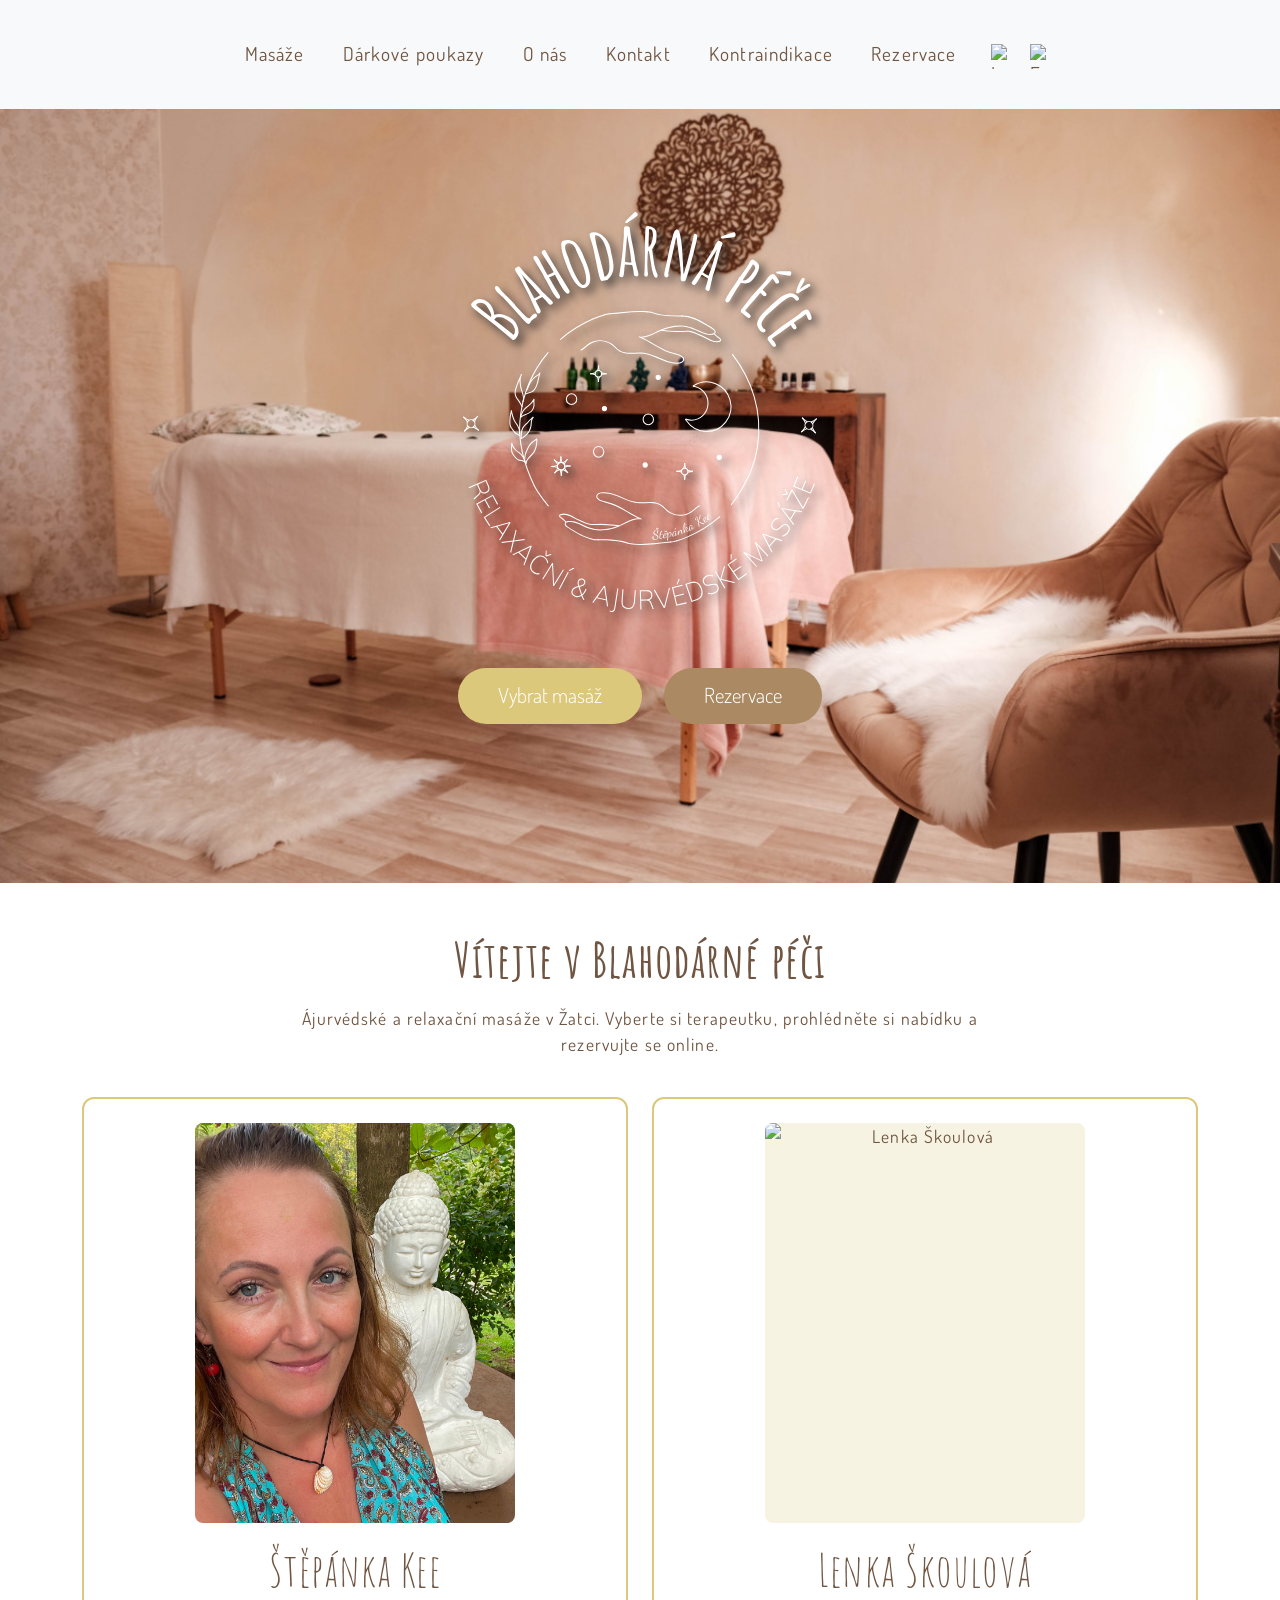
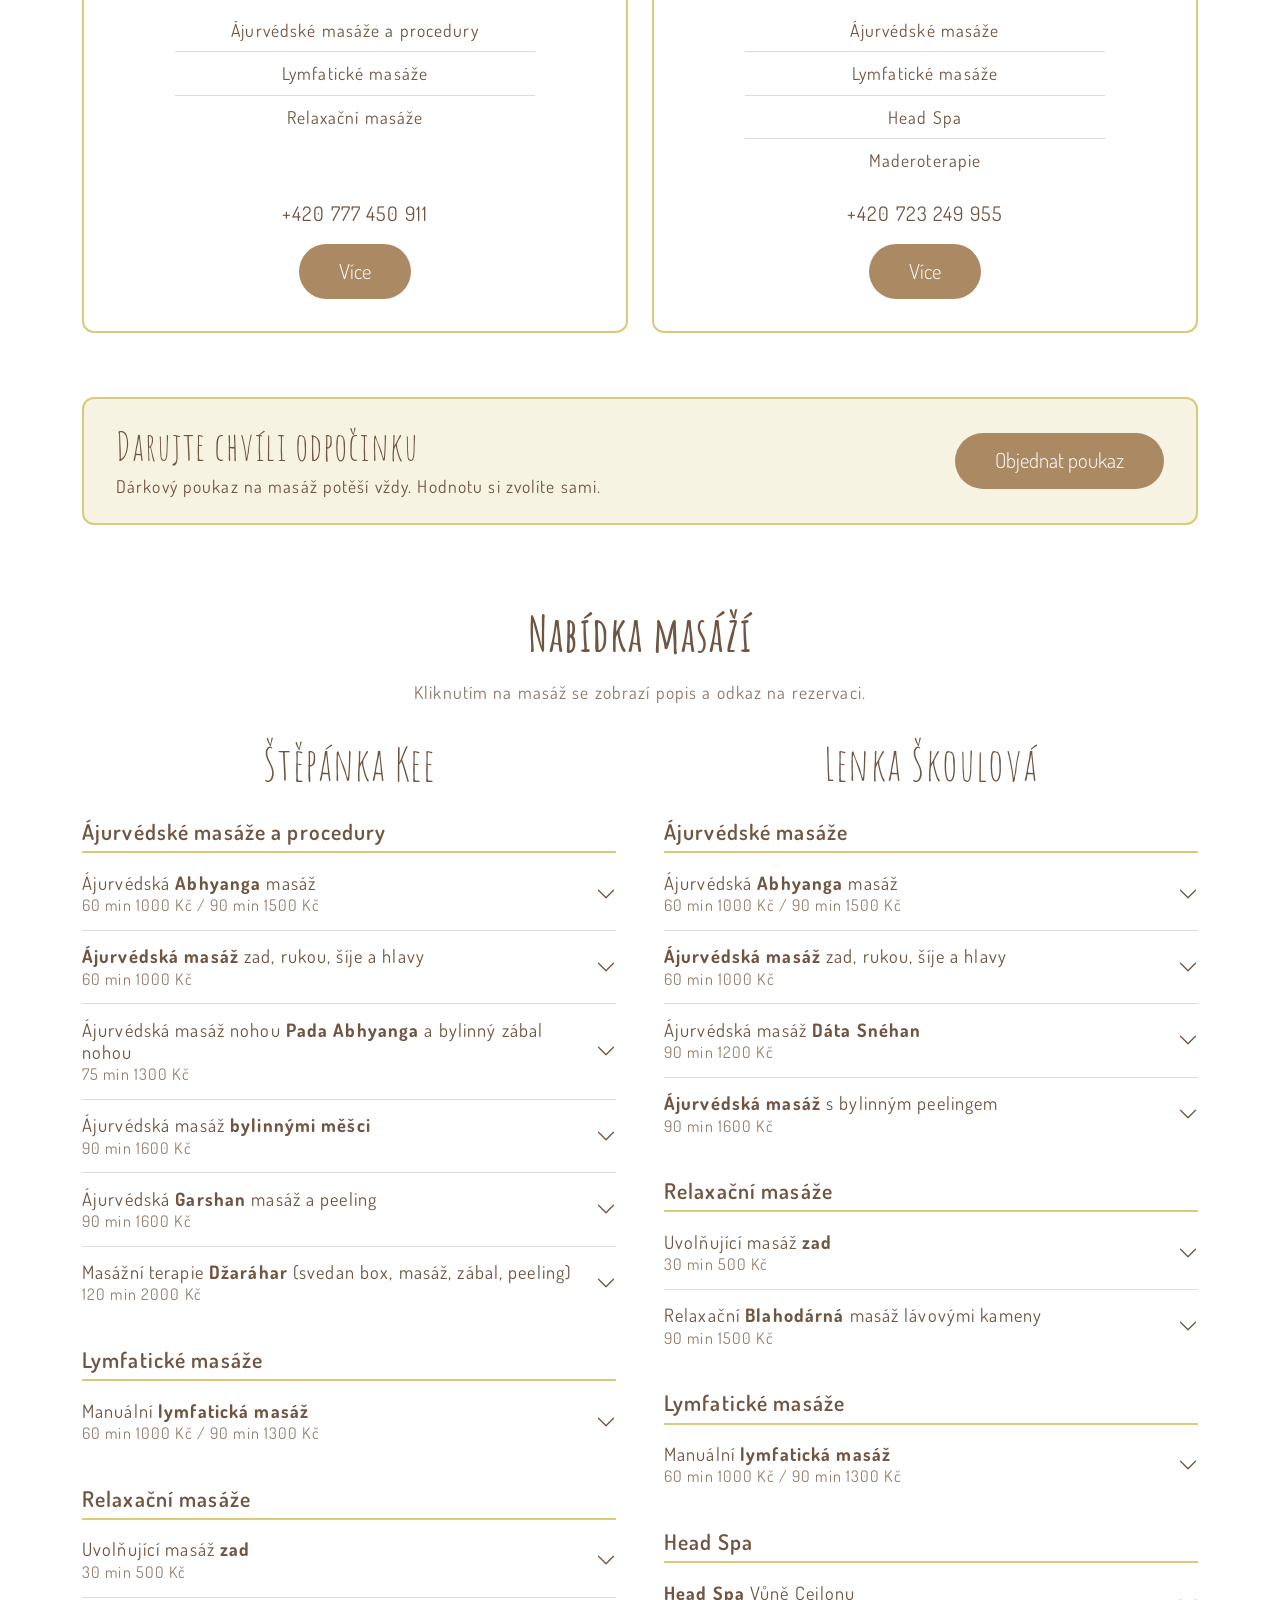
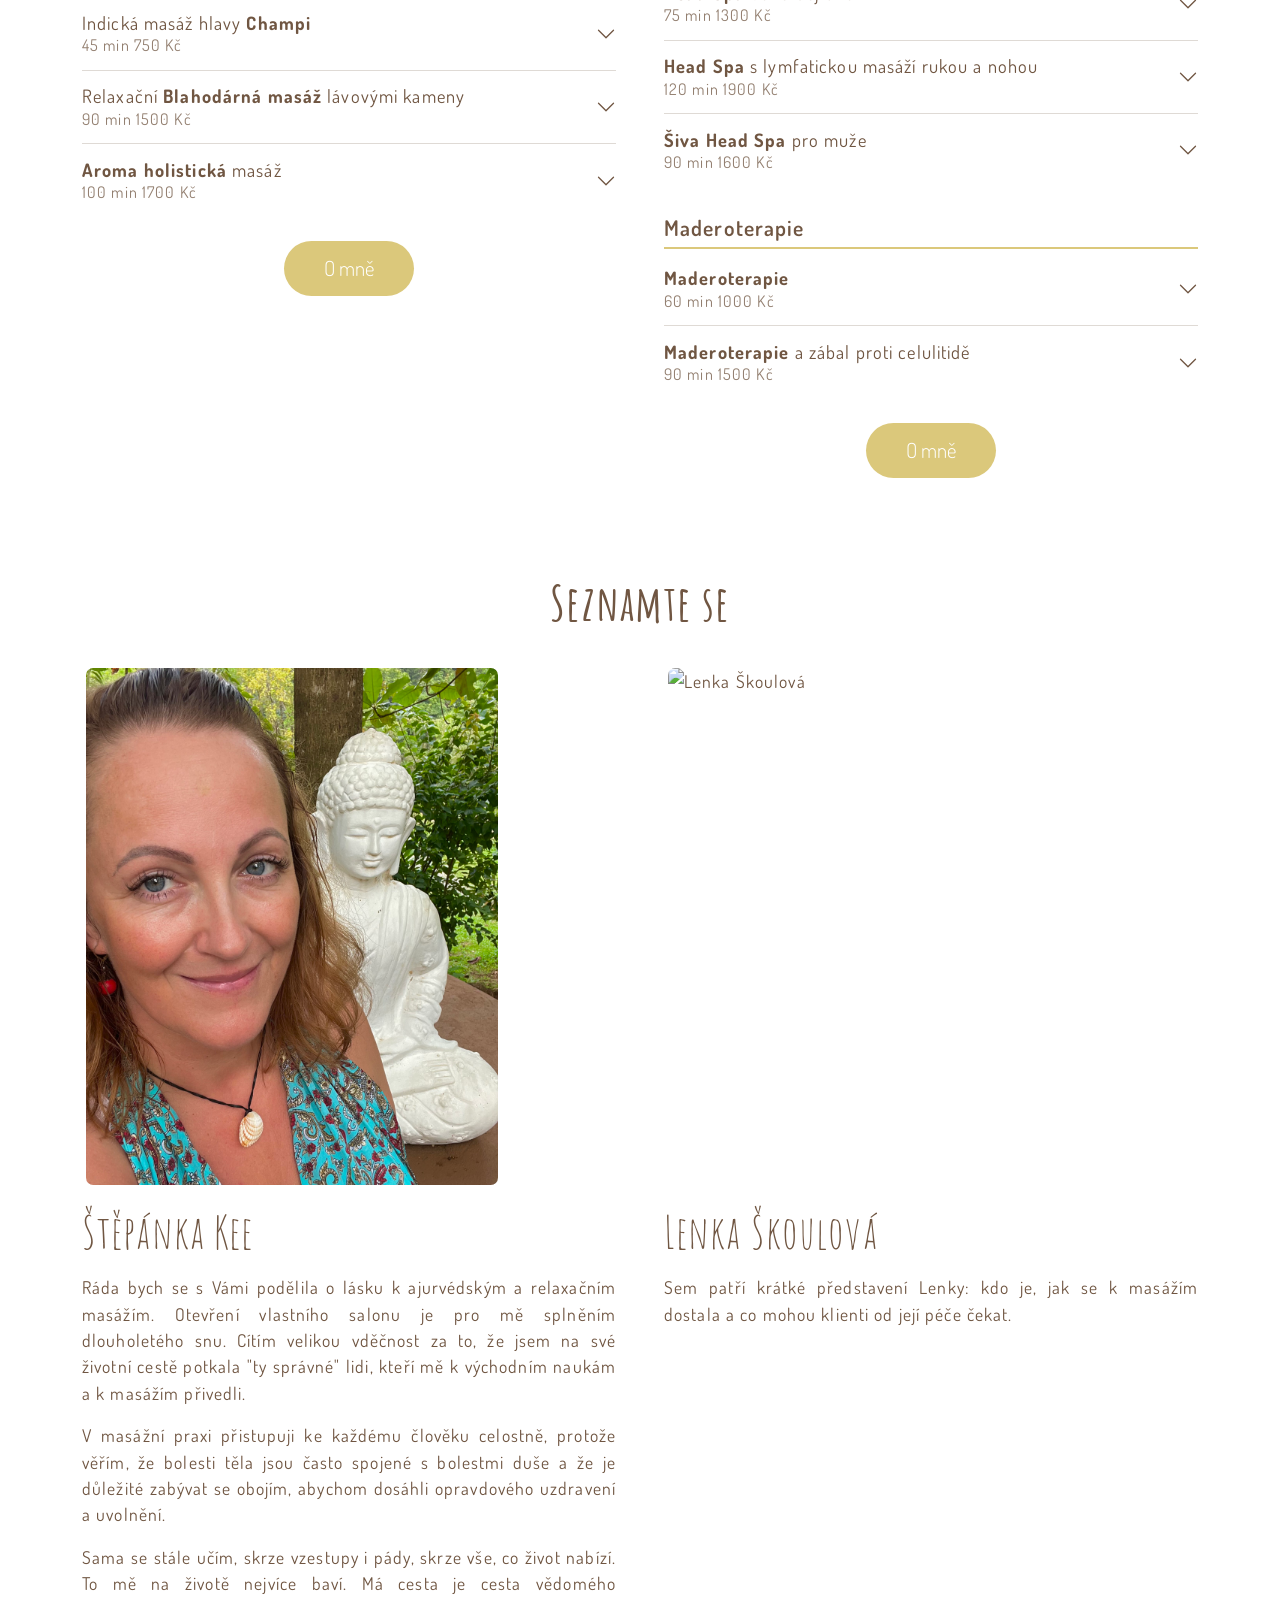
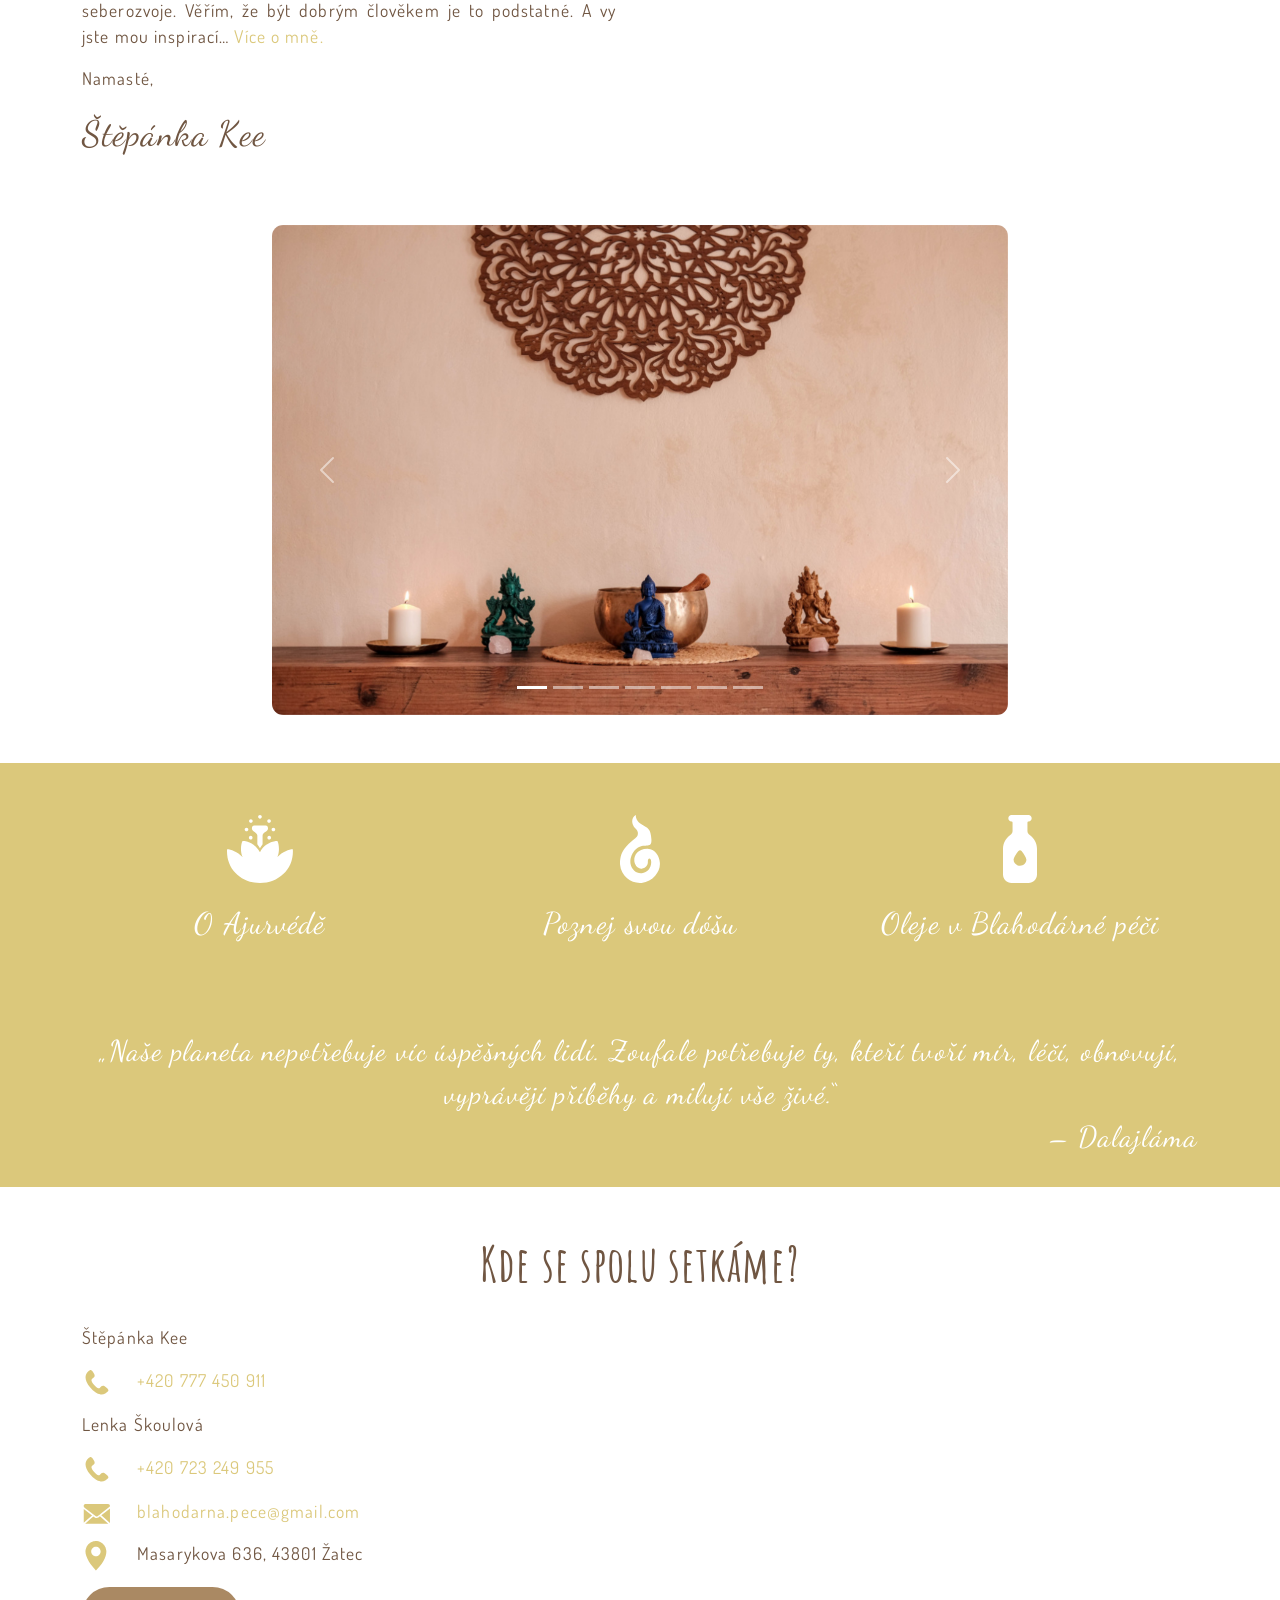
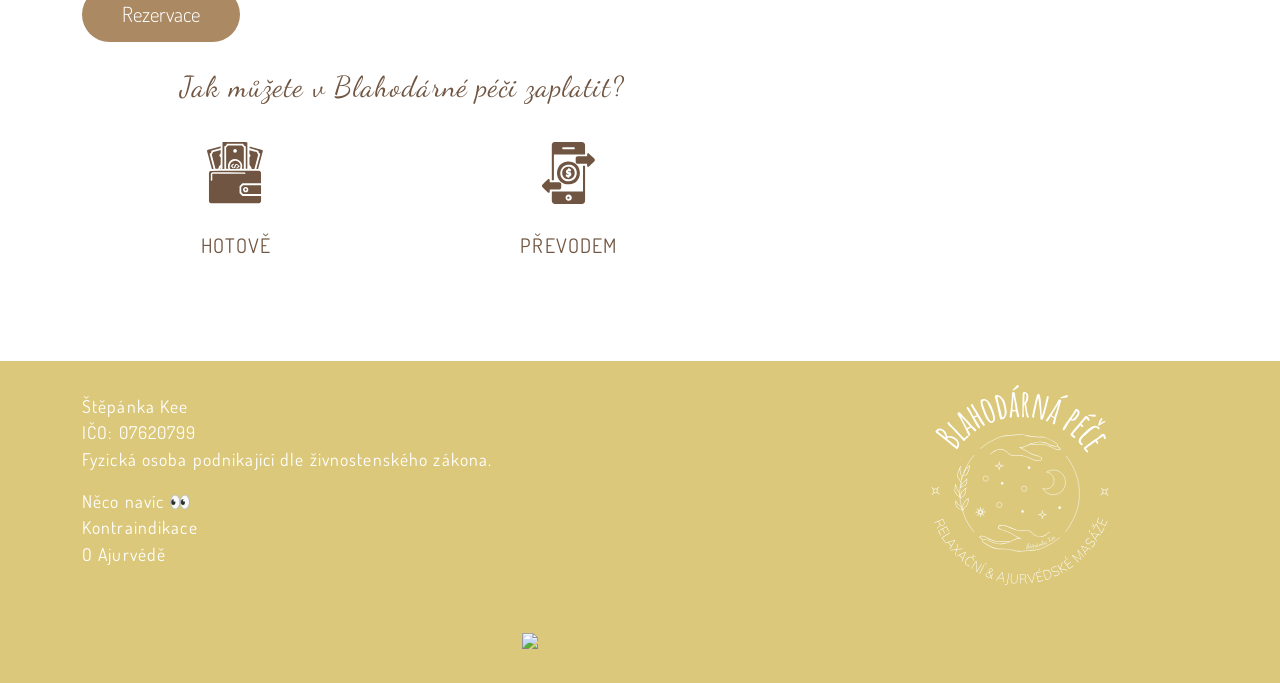
==== blahodarna-pece/index.html @ d21c4041 "stepanka" ====
<!DOCTYPE html>
<html lang="cs">

<head>
    <meta charset="UTF-8">
    <meta http-equiv="X-UA-Compatible" content="IE=edge">
    <meta name="viewport" content="width=device-width, initial-scale=1.0">

    <link href="css/bootstrap.css" rel="stylesheet" />
    <link href="css/styles.css" rel="stylesheet" />
    <!-- NOVÉ: doplňkové styly pro přestavěnou úvodní stránku -->
    <link href="css/prodej.css" rel="stylesheet" />
    <meta name="author" content="Ondřej Kubánek">
    <meta name="format-detection" content="telephone=no">

    <title>Blahodárná péče | Ájurvédské a relaxační masáže Žatec</title>
    <meta name="description"
        content="Ájurvédské, lymfatické a relaxační masáže, Head Spa a maderoterapie v Žatci. Vyberte si terapeutku, prohlédněte nabídku a rezervujte online.">
    <meta name="keywords"
        content="masáže žatec, blahodárná péče, štěpánka kee, lenka škoulová, ajurvédské masáže, bylinné měšce, head spa, maderoterapie, lymfatická masáž, dárkové poukazy na masáž">
    <meta name="robots" content="index, follow">

    <meta property="og:url" content="https://www.blahodarnapece.cz/">
    <meta property="og:type" content="website">
    <meta property="og:description"
        content="Ájurvédské, lymfatické a relaxační masáže, Head Spa a maderoterapie v Žatci. Rezervace online.">
    <meta property="og:image" content="assets/img/bg-header.jpg">

    <link rel="apple-touch-icon" sizes="180x180" href="assets/favicon/apple-touch-icon.png">
    <link rel="manifest" href="assets/favicon/site.webmanifest">
    <link rel="shortcut icon" href="assets/favicon/favicon.ico">

</head>

<body>
    <nav class="navbar bg-light navbar-expand-lg">
        <div class="container">
            <button class="navbar-toggler collapsed d-flex d-lg-none flex-column justify-content-around m-nav-btn"
                type="button" data-bs-toggle="collapse" data-bs-target="#navbarNav" aria-controls="navbarNav"
                aria-expanded="false" aria-label="Toggle navigation">
                <span class="toggler-icon top-bar"></span>
                <span class="toggler-icon middle-bar"></span>
                <span class="toggler-icon bottom-bar"></span>
            </button>
            <div class="collapse navbar-collapse justify-content-center text-center" id="navbarNav">

                <ul class="navbar-nav m-nav">
                    <li class="nav-item">
                        <a class="nav-link " href="./#masaze">Masáže</a>
                    </li>
                    <li class="nav-item">
                        <a class="nav-link " href="./poukazy">Dárkové poukazy</a>
                    </li>
                    <li class="nav-item">
                        <a class="nav-link" href="./#o-nas">O nás</a>
                    </li>
                    <li class="nav-item">
                        <a class="nav-link " href="./#kontakt">Kontakt</a>
                    </li>
                    <li>
                        <a class="nav-link " href="./kontraindikace">Kontraindikace</a>
                    </li>
                    <li class="nav-item">
                        <a class="nav-link " target="_blank" rel="noopener" href="https://booking.reservanto.cz/Modal/?id=20047">Rezervace</a>
                    </li>
                    <li class="nav-item social-nav position-relative">
                        <a class="nav-link social-nav-item" target="_blank"
                            href="https://www.instagram.com/blahodarna_pece_stepanka_kee/">
                            <img class="icon" src="./assets/icons/instagram.svg" alt="Instagram" height="25px">
                        </a>
                        <a class="nav-link social-nav-item" target="_blank"
                            href="https://www.facebook.com/profile.php?id=100088248204150">
                            <img class="icon" src="./assets/icons/facebook.svg" alt="Facebook" height="25px">
                        </a>
                    </li>

                </ul>
            </div>

        </div>
    </nav>


    <!-- ============ HLAVIČKA ============ -->
    <section class="content-large header w-100 d-flex align-items-center">
        <div class="container">
            <div class="row">
                <div class="col-lg-12 text-center text-header">
                    <div class="col-lg-12">
                        <img class="img-header" src="./assets/logos/Logo_trans_bile.svg" alt="Logo Blahodárné péče">
                    </div>
                    <div class="col-lg-12 py-5">
                        <a class="btn btn-secondary m-2" href="#masaze">Vybrat masáž</a>
                        <a class="btn btn-primary m-2" target="_blank" rel="noopener" href="https://booking.reservanto.cz/Modal/?id=20047">Rezervace</a>
                    </div>
                </div>
            </div>
        </div>
    </section>


    <!-- ============ 1) KDO SE VÁM VĚNUJE (karty terapeutek) ============ -->
    <section class="therapists py-5" id="terapeutky">
        <div class="container">
            <div class="row justify-content-center">
                <div class="col-lg-8 text-center pb-4">
                    <h1>Vítejte v Blahodárné péči</h1>
                    <p class="pt-2">Ájurvédské a relaxační masáže v Žatci. Vyberte si terapeutku, prohlédněte si
                        nabídku a rezervujte se online.</p>
                </div>
            </div>
            <div class="row g-4">

                <!-- Štěpánka -->
                <div class="col-lg-6">
                    <article class="therapist-card">
                        <img class="therapist-photo" src="./assets/img/stepanka_2.jpg" alt="Štěpánka Kee">
                        <h2 class="therapist-name">Štěpánka Kee</h2>
                        <ul class="therapist-services">
                            <li>Ájurvédské masáže a procedury</li>
                            <li>Lymfatické masáže</li>
                            <li>Relaxační masáže</li>
                        </ul>
                        <p class="therapist-tel"><a href="tel:+420777450911">+420 777 450 911</a></p>
                        <a class="btn btn-primary" href="#nabidka-stepanka">Více</a>
                    </article>
                </div>

                <!-- Lenka -->
                <div class="col-lg-6">
                    <article class="therapist-card">
                        <!-- DOPLNIT: fotku Lenky nahrát jako assets/img/lenka.jpg -->
                        <img class="therapist-photo" src="./assets/img/lenka.jpg" alt="Lenka Škoulová">
                        <h2 class="therapist-name">Lenka Škoulová</h2>
                        <ul class="therapist-services">
                            <li>Ájurvédské masáže</li>
                            <li>Lymfatické masáže</li>
                            <li>Head Spa</li>
                            <li>Maderoterapie</li>
                        </ul>
                        <p class="therapist-tel"><a href="tel:+420723249955">+420 723 249 955</a></p>
                        <a class="btn btn-primary" href="#nabidka-lenka">Více</a>
                    </article>
                </div>

            </div>
        </div>
    </section>


    <!-- ============ 2) DÁRKOVÝ POUKAZ ============ -->
    <section class="voucher-wrap">
        <div class="container">
            <div class="voucher">
                <div class="voucher-text">
                    <h2>Darujte chvíli odpočinku</h2>
                    <p>Dárkový poukaz na masáž potěší vždy. Hodnotu si zvolíte sami.</p>
                </div>
                <a class="btn btn-primary" href="./poukazy">Objednat poukaz</a>
            </div>
        </div>
    </section>


    <!-- ============ 3) NABÍDKA VŠECH MASÁŽÍ ============ -->
    <section class="massages-offer py-5" id="masaze">
        <div class="container">
            <h1 class="text-center pb-2">Nabídka masáží</h1>
            <p class="text-center offer-hint">Kliknutím na masáž se zobrazí popis a odkaz na rezervaci.</p>
            <div class="row g-5 pt-3">

                <!-- Štěpánka -->
                <div class="col-lg-6 offer-col" id="nabidka-stepanka">
                    <h2 class="offer-name">Štěpánka Kee</h2>
                    <h3 class="offer-group">Ájurvédské masáže a procedury</h3>
<div class="accordion accordion-flush massage-list" id="acc-s-0">
  <div class="accordion-item">
    <h4 class="accordion-header" id="h-s-1">
      <button class="accordion-button collapsed" type="button" data-bs-toggle="collapse"
        data-bs-target="#c-s-1" aria-expanded="false" aria-controls="c-s-1">
        <span class="massage-head">
          <span class="massage-title">Ájurvédská <b>Abhyanga</b> masáž</span>
          <span class="massage-price">60 min 1000 Kč / 90 min 1500 Kč</span>
        </span>
      </button>
    </h4>
    <div id="c-s-1" class="accordion-collapse collapse" aria-labelledby="h-s-1" data-bs-parent="#acc-s-0">
      <div class="accordion-body">
        <p>Klasická ájurvédská masáž celého těla teplým olejem. Pomalé, plynulé tahy tělo prohřejí a hluboce uvolní.</p>
        <a class="btn btn-primary btn-sm" target="_blank" rel="noopener" href="https://booking.reservanto.cz/Modal/?id=20047">Rezervovat</a>
      </div>
    </div>
  </div>
  <div class="accordion-item">
    <h4 class="accordion-header" id="h-s-2">
      <button class="accordion-button collapsed" type="button" data-bs-toggle="collapse"
        data-bs-target="#c-s-2" aria-expanded="false" aria-controls="c-s-2">
        <span class="massage-head">
          <span class="massage-title"><b>Ájurvédská masáž</b> zad, rukou, šíje a hlavy</span>
          <span class="massage-price">60 min 1000 Kč</span>
        </span>
      </button>
    </h4>
    <div id="c-s-2" class="accordion-collapse collapse" aria-labelledby="h-s-2" data-bs-parent="#acc-s-0">
      <div class="accordion-body">
        <p>Masáž teplým olejem zaměřená na horní polovinu těla: záda, ruce, šíji a hlavu.</p>
        <a class="btn btn-primary btn-sm" target="_blank" rel="noopener" href="https://booking.reservanto.cz/Modal/?id=20047">Rezervovat</a>
      </div>
    </div>
  </div>
  <div class="accordion-item">
    <h4 class="accordion-header" id="h-s-3">
      <button class="accordion-button collapsed" type="button" data-bs-toggle="collapse"
        data-bs-target="#c-s-3" aria-expanded="false" aria-controls="c-s-3">
        <span class="massage-head">
          <span class="massage-title">Ájurvédská masáž nohou <b>Pada Abhyanga</b> a bylinný zábal nohou</span>
          <span class="massage-price">75 min 1300 Kč</span>
        </span>
      </button>
    </h4>
    <div id="c-s-3" class="accordion-collapse collapse" aria-labelledby="h-s-3" data-bs-parent="#acc-s-0">
      <div class="accordion-body">
        <p>Masáž chodidel a nohou olejem, po ní teplý bylinný zábal. Příjemná chvíle pro unavené nohy.</p>
        <a class="btn btn-primary btn-sm" target="_blank" rel="noopener" href="https://booking.reservanto.cz/Modal/?id=20047">Rezervovat</a>
      </div>
    </div>
  </div>
  <div class="accordion-item">
    <h4 class="accordion-header" id="h-s-4">
      <button class="accordion-button collapsed" type="button" data-bs-toggle="collapse"
        data-bs-target="#c-s-4" aria-expanded="false" aria-controls="c-s-4">
        <span class="massage-head">
          <span class="massage-title">Ájurvédská masáž <b>bylinnými měšci</b></span>
          <span class="massage-price">90 min 1600 Kč</span>
        </span>
      </button>
    </h4>
    <div id="c-s-4" class="accordion-collapse collapse" aria-labelledby="h-s-4" data-bs-parent="#acc-s-0">
      <div class="accordion-body">
        <p>Masáž teplými bylinnými měšci a olejem. Teplo a vůně bylin tělo prohřejí a uvolní.</p>
        <a class="btn btn-primary btn-sm" target="_blank" rel="noopener" href="https://booking.reservanto.cz/Modal/?id=20047">Rezervovat</a>
      </div>
    </div>
  </div>
  <div class="accordion-item">
    <h4 class="accordion-header" id="h-s-5">
      <button class="accordion-button collapsed" type="button" data-bs-toggle="collapse"
        data-bs-target="#c-s-5" aria-expanded="false" aria-controls="c-s-5">
        <span class="massage-head">
          <span class="massage-title">Ájurvédská <b>Garshan</b> masáž a peeling</span>
          <span class="massage-price">90 min 1600 Kč</span>
        </span>
      </button>
    </h4>
    <div id="c-s-5" class="accordion-collapse collapse" aria-labelledby="h-s-5" data-bs-parent="#acc-s-0">
      <div class="accordion-body">
        <p>Energická masáž v rukavicích z hedvábí, po které následuje peeling. Pokožka je prokrvená a hebká.</p>
        <a class="btn btn-primary btn-sm" target="_blank" rel="noopener" href="https://booking.reservanto.cz/Modal/?id=20047">Rezervovat</a>
      </div>
    </div>
  </div>
  <div class="accordion-item">
    <h4 class="accordion-header" id="h-s-6">
      <button class="accordion-button collapsed" type="button" data-bs-toggle="collapse"
        data-bs-target="#c-s-6" aria-expanded="false" aria-controls="c-s-6">
        <span class="massage-head">
          <span class="massage-title">Masážní terapie <b>Džaráhar</b> (svedan box, masáž, zábal, peeling)</span>
          <span class="massage-price">120 min 2000 Kč</span>
        </span>
      </button>
    </h4>
    <div id="c-s-6" class="accordion-collapse collapse" aria-labelledby="h-s-6" data-bs-parent="#acc-s-0">
      <div class="accordion-body">
        <p>Ucelená procedura: parní bylinná lázeň (svedan box), masáž, zábal a peeling v jednom pobytu.</p>
        <a class="btn btn-primary btn-sm" target="_blank" rel="noopener" href="https://booking.reservanto.cz/Modal/?id=20047">Rezervovat</a>
      </div>
    </div>
  </div>
</div>
<h3 class="offer-group">Lymfatické masáže</h3>
<div class="accordion accordion-flush massage-list" id="acc-s-1">
  <div class="accordion-item">
    <h4 class="accordion-header" id="h-s-7">
      <button class="accordion-button collapsed" type="button" data-bs-toggle="collapse"
        data-bs-target="#c-s-7" aria-expanded="false" aria-controls="c-s-7">
        <span class="massage-head">
          <span class="massage-title">Manuální <b>lymfatická masáž</b></span>
          <span class="massage-price">60 min 1000 Kč / 90 min 1300 Kč</span>
        </span>
      </button>
    </h4>
    <div id="c-s-7" class="accordion-collapse collapse" aria-labelledby="h-s-7" data-bs-parent="#acc-s-1">
      <div class="accordion-body">
        <p>Jemná manuální technika s lehkým, rytmickým tlakem. Klidná masáž celého těla.</p>
        <a class="btn btn-primary btn-sm" target="_blank" rel="noopener" href="https://booking.reservanto.cz/Modal/?id=20047">Rezervovat</a>
      </div>
    </div>
  </div>
</div>
<h3 class="offer-group">Relaxační masáže</h3>
<div class="accordion accordion-flush massage-list" id="acc-s-2">
  <div class="accordion-item">
    <h4 class="accordion-header" id="h-s-8">
      <button class="accordion-button collapsed" type="button" data-bs-toggle="collapse"
        data-bs-target="#c-s-8" aria-expanded="false" aria-controls="c-s-8">
        <span class="massage-head">
          <span class="massage-title">Uvolňující masáž <b>zad</b></span>
          <span class="massage-price">30 min 500 Kč</span>
        </span>
      </button>
    </h4>
    <div id="c-s-8" class="accordion-collapse collapse" aria-labelledby="h-s-8" data-bs-parent="#acc-s-2">
      <div class="accordion-body">
        <p>Krátká masáž zad pro uvolnění napjatých svalů. Hodí se, když potřebujete rychle vypnout.</p>
        <a class="btn btn-primary btn-sm" target="_blank" rel="noopener" href="https://booking.reservanto.cz/Modal/?id=20047">Rezervovat</a>
      </div>
    </div>
  </div>
  <div class="accordion-item">
    <h4 class="accordion-header" id="h-s-9">
      <button class="accordion-button collapsed" type="button" data-bs-toggle="collapse"
        data-bs-target="#c-s-9" aria-expanded="false" aria-controls="c-s-9">
        <span class="massage-head">
          <span class="massage-title">Indická masáž hlavy <b>Champi</b></span>
          <span class="massage-price">45 min 750 Kč</span>
        </span>
      </button>
    </h4>
    <div id="c-s-9" class="accordion-collapse collapse" aria-labelledby="h-s-9" data-bs-parent="#acc-s-2">
      <div class="accordion-body">
        <p>Tradiční indická masáž hlavy, šíje a ramen. Příjemně zklidňuje a uvolňuje napětí.</p>
        <a class="btn btn-primary btn-sm" target="_blank" rel="noopener" href="https://booking.reservanto.cz/Modal/?id=20047">Rezervovat</a>
      </div>
    </div>
  </div>
  <div class="accordion-item">
    <h4 class="accordion-header" id="h-s-10">
      <button class="accordion-button collapsed" type="button" data-bs-toggle="collapse"
        data-bs-target="#c-s-10" aria-expanded="false" aria-controls="c-s-10">
        <span class="massage-head">
          <span class="massage-title">Relaxační <b>Blahodárná masáž</b> lávovými kameny</span>
          <span class="massage-price">90 min 1500 Kč</span>
        </span>
      </button>
    </h4>
    <div id="c-s-10" class="accordion-collapse collapse" aria-labelledby="h-s-10" data-bs-parent="#acc-s-2">
      <div class="accordion-body">
        <p>Hřejivá masáž prohřátými lávovými kameny pro uvolnění těla i mysli.</p>
        <a class="btn btn-primary btn-sm" target="_blank" rel="noopener" href="https://booking.reservanto.cz/Modal/?id=20047">Rezervovat</a>
      </div>
    </div>
  </div>
  <div class="accordion-item">
    <h4 class="accordion-header" id="h-s-11">
      <button class="accordion-button collapsed" type="button" data-bs-toggle="collapse"
        data-bs-target="#c-s-11" aria-expanded="false" aria-controls="c-s-11">
        <span class="massage-head">
          <span class="massage-title"><b>Aroma holistická</b> masáž</span>
          <span class="massage-price">100 min 1700 Kč</span>
        </span>
      </button>
    </h4>
    <div id="c-s-11" class="accordion-collapse collapse" aria-labelledby="h-s-11" data-bs-parent="#acc-s-2">
      <div class="accordion-body">
        <p>Celostní masáž s vonnými esenciálními oleji, která propojuje uvolnění těla i mysli.</p>
        <a class="btn btn-primary btn-sm" target="_blank" rel="noopener" href="https://booking.reservanto.cz/Modal/?id=20047">Rezervovat</a>
      </div>
    </div>
  </div>
</div>
                    <div class="text-center pt-4">
                        <a class="btn btn-secondary" href="#o-stepance">O mně</a>
                    </div>
                </div>

                <!-- Lenka -->
                <div class="col-lg-6 offer-col" id="nabidka-lenka">
                    <h2 class="offer-name">Lenka Škoulová</h2>
                    <h3 class="offer-group">Ájurvédské masáže</h3>
<div class="accordion accordion-flush massage-list" id="acc-l-0">
  <div class="accordion-item">
    <h4 class="accordion-header" id="h-l-1">
      <button class="accordion-button collapsed" type="button" data-bs-toggle="collapse"
        data-bs-target="#c-l-1" aria-expanded="false" aria-controls="c-l-1">
        <span class="massage-head">
          <span class="massage-title">Ájurvédská <b>Abhyanga</b> masáž</span>
          <span class="massage-price">60 min 1000 Kč / 90 min 1500 Kč</span>
        </span>
      </button>
    </h4>
    <div id="c-l-1" class="accordion-collapse collapse" aria-labelledby="h-l-1" data-bs-parent="#acc-l-0">
      <div class="accordion-body">
        <p>Klasická ájurvédská masáž celého těla teplým olejem. Pomalé, plynulé tahy tělo prohřejí a hluboce uvolní.</p>
        <a class="btn btn-primary btn-sm" target="_blank" rel="noopener" href="https://booking.reservanto.cz/Modal/?id=20047">Rezervovat</a>
      </div>
    </div>
  </div>
  <div class="accordion-item">
    <h4 class="accordion-header" id="h-l-2">
      <button class="accordion-button collapsed" type="button" data-bs-toggle="collapse"
        data-bs-target="#c-l-2" aria-expanded="false" aria-controls="c-l-2">
        <span class="massage-head">
          <span class="massage-title"><b>Ájurvédská masáž</b> zad, rukou, šíje a hlavy</span>
          <span class="massage-price">60 min 1000 Kč</span>
        </span>
      </button>
    </h4>
    <div id="c-l-2" class="accordion-collapse collapse" aria-labelledby="h-l-2" data-bs-parent="#acc-l-0">
      <div class="accordion-body">
        <p>Masáž teplým olejem zaměřená na horní polovinu těla: záda, ruce, šíji a hlavu.</p>
        <a class="btn btn-primary btn-sm" target="_blank" rel="noopener" href="https://booking.reservanto.cz/Modal/?id=20047">Rezervovat</a>
      </div>
    </div>
  </div>
  <div class="accordion-item">
    <h4 class="accordion-header" id="h-l-3">
      <button class="accordion-button collapsed" type="button" data-bs-toggle="collapse"
        data-bs-target="#c-l-3" aria-expanded="false" aria-controls="c-l-3">
        <span class="massage-head">
          <span class="massage-title">Ájurvédská masáž <b>Dáta Snéhan</b></span>
          <span class="massage-price">90 min 1200 Kč</span>
        </span>
      </button>
    </h4>
    <div id="c-l-3" class="accordion-collapse collapse" aria-labelledby="h-l-3" data-bs-parent="#acc-l-0">
      <div class="accordion-body">
        <p>Ájurvédská masáž celého těla s olejem Dáta Snéhan.</p>
        <a class="btn btn-primary btn-sm" target="_blank" rel="noopener" href="https://booking.reservanto.cz/Modal/?id=20047">Rezervovat</a>
      </div>
    </div>
  </div>
  <div class="accordion-item">
    <h4 class="accordion-header" id="h-l-4">
      <button class="accordion-button collapsed" type="button" data-bs-toggle="collapse"
        data-bs-target="#c-l-4" aria-expanded="false" aria-controls="c-l-4">
        <span class="massage-head">
          <span class="massage-title"><b>Ájurvédská masáž</b> s bylinným peelingem</span>
          <span class="massage-price">90 min 1600 Kč</span>
        </span>
      </button>
    </h4>
    <div id="c-l-4" class="accordion-collapse collapse" aria-labelledby="h-l-4" data-bs-parent="#acc-l-0">
      <div class="accordion-body">
        <p>Ájurvédská masáž doplněná bylinným peelingem pro hebkou a svěží pokožku.</p>
        <a class="btn btn-primary btn-sm" target="_blank" rel="noopener" href="https://booking.reservanto.cz/Modal/?id=20047">Rezervovat</a>
      </div>
    </div>
  </div>
</div>
<h3 class="offer-group">Relaxační masáže</h3>
<div class="accordion accordion-flush massage-list" id="acc-l-1">
  <div class="accordion-item">
    <h4 class="accordion-header" id="h-l-5">
      <button class="accordion-button collapsed" type="button" data-bs-toggle="collapse"
        data-bs-target="#c-l-5" aria-expanded="false" aria-controls="c-l-5">
        <span class="massage-head">
          <span class="massage-title">Uvolňující masáž <b>zad</b></span>
          <span class="massage-price">30 min 500 Kč</span>
        </span>
      </button>
    </h4>
    <div id="c-l-5" class="accordion-collapse collapse" aria-labelledby="h-l-5" data-bs-parent="#acc-l-1">
      <div class="accordion-body">
        <p>Krátká masáž zad pro uvolnění napjatých svalů. Hodí se, když potřebujete rychle vypnout.</p>
        <a class="btn btn-primary btn-sm" target="_blank" rel="noopener" href="https://booking.reservanto.cz/Modal/?id=20047">Rezervovat</a>
      </div>
    </div>
  </div>
  <div class="accordion-item">
    <h4 class="accordion-header" id="h-l-6">
      <button class="accordion-button collapsed" type="button" data-bs-toggle="collapse"
        data-bs-target="#c-l-6" aria-expanded="false" aria-controls="c-l-6">
        <span class="massage-head">
          <span class="massage-title">Relaxační <b>Blahodárná</b> masáž lávovými kameny</span>
          <span class="massage-price">90 min 1500 Kč</span>
        </span>
      </button>
    </h4>
    <div id="c-l-6" class="accordion-collapse collapse" aria-labelledby="h-l-6" data-bs-parent="#acc-l-1">
      <div class="accordion-body">
        <p>Hřejivá masáž prohřátými lávovými kameny pro uvolnění těla i mysli.</p>
        <a class="btn btn-primary btn-sm" target="_blank" rel="noopener" href="https://booking.reservanto.cz/Modal/?id=20047">Rezervovat</a>
      </div>
    </div>
  </div>
</div>
<h3 class="offer-group">Lymfatické masáže</h3>
<div class="accordion accordion-flush massage-list" id="acc-l-2">
  <div class="accordion-item">
    <h4 class="accordion-header" id="h-l-7">
      <button class="accordion-button collapsed" type="button" data-bs-toggle="collapse"
        data-bs-target="#c-l-7" aria-expanded="false" aria-controls="c-l-7">
        <span class="massage-head">
          <span class="massage-title">Manuální <b>lymfatická masáž</b></span>
          <span class="massage-price">60 min 1000 Kč / 90 min 1300 Kč</span>
        </span>
      </button>
    </h4>
    <div id="c-l-7" class="accordion-collapse collapse" aria-labelledby="h-l-7" data-bs-parent="#acc-l-2">
      <div class="accordion-body">
        <p>Jemná manuální technika s lehkým, rytmickým tlakem. Klidná masáž celého těla.</p>
        <a class="btn btn-primary btn-sm" target="_blank" rel="noopener" href="https://booking.reservanto.cz/Modal/?id=20047">Rezervovat</a>
      </div>
    </div>
  </div>
</div>
<h3 class="offer-group">Head Spa</h3>
<div class="accordion accordion-flush massage-list" id="acc-l-3">
  <div class="accordion-item">
    <h4 class="accordion-header" id="h-l-8">
      <button class="accordion-button collapsed" type="button" data-bs-toggle="collapse"
        data-bs-target="#c-l-8" aria-expanded="false" aria-controls="c-l-8">
        <span class="massage-head">
          <span class="massage-title"><b>Head Spa</b> Vůně Cejlonu</span>
          <span class="massage-price">75 min 1300 Kč</span>
        </span>
      </button>
    </h4>
    <div id="c-l-8" class="accordion-collapse collapse" aria-labelledby="h-l-8" data-bs-parent="#acc-l-3">
      <div class="accordion-body">
        <p>Péče o hlavu a vlasovou pokožku inspirovaná vůněmi Cejlonu.</p>
        <a class="btn btn-primary btn-sm" target="_blank" rel="noopener" href="https://booking.reservanto.cz/Modal/?id=20047">Rezervovat</a>
      </div>
    </div>
  </div>
  <div class="accordion-item">
    <h4 class="accordion-header" id="h-l-9">
      <button class="accordion-button collapsed" type="button" data-bs-toggle="collapse"
        data-bs-target="#c-l-9" aria-expanded="false" aria-controls="c-l-9">
        <span class="massage-head">
          <span class="massage-title"><b>Head Spa</b> s lymfatickou masáží rukou a nohou</span>
          <span class="massage-price">120 min 1900 Kč</span>
        </span>
      </button>
    </h4>
    <div id="c-l-9" class="accordion-collapse collapse" aria-labelledby="h-l-9" data-bs-parent="#acc-l-3">
      <div class="accordion-body">
        <p>Head Spa doplněné lymfatickou masáží rukou a nohou.</p>
        <a class="btn btn-primary btn-sm" target="_blank" rel="noopener" href="https://booking.reservanto.cz/Modal/?id=20047">Rezervovat</a>
      </div>
    </div>
  </div>
  <div class="accordion-item">
    <h4 class="accordion-header" id="h-l-10">
      <button class="accordion-button collapsed" type="button" data-bs-toggle="collapse"
        data-bs-target="#c-l-10" aria-expanded="false" aria-controls="c-l-10">
        <span class="massage-head">
          <span class="massage-title"><b>Šiva Head Spa</b> pro muže</span>
          <span class="massage-price">90 min 1600 Kč</span>
        </span>
      </button>
    </h4>
    <div id="c-l-10" class="accordion-collapse collapse" aria-labelledby="h-l-10" data-bs-parent="#acc-l-3">
      <div class="accordion-body">
        <p>Head Spa ošetření připravené pro muže.</p>
        <a class="btn btn-primary btn-sm" target="_blank" rel="noopener" href="https://booking.reservanto.cz/Modal/?id=20047">Rezervovat</a>
      </div>
    </div>
  </div>
</div>
<h3 class="offer-group">Maderoterapie</h3>
<div class="accordion accordion-flush massage-list" id="acc-l-4">
  <div class="accordion-item">
    <h4 class="accordion-header" id="h-l-11">
      <button class="accordion-button collapsed" type="button" data-bs-toggle="collapse"
        data-bs-target="#c-l-11" aria-expanded="false" aria-controls="c-l-11">
        <span class="massage-head">
          <span class="massage-title"><b>Maderoterapie</b></span>
          <span class="massage-price">60 min 1000 Kč</span>
        </span>
      </button>
    </h4>
    <div id="c-l-11" class="accordion-collapse collapse" aria-labelledby="h-l-11" data-bs-parent="#acc-l-4">
      <div class="accordion-body">
        <p>Masáž pomocí dřevěných nástrojů.</p>
        <a class="btn btn-primary btn-sm" target="_blank" rel="noopener" href="https://booking.reservanto.cz/Modal/?id=20047">Rezervovat</a>
      </div>
    </div>
  </div>
  <div class="accordion-item">
    <h4 class="accordion-header" id="h-l-12">
      <button class="accordion-button collapsed" type="button" data-bs-toggle="collapse"
        data-bs-target="#c-l-12" aria-expanded="false" aria-controls="c-l-12">
        <span class="massage-head">
          <span class="massage-title"><b>Maderoterapie</b> a zábal proti celulitidě</span>
          <span class="massage-price">90 min 1500 Kč</span>
        </span>
      </button>
    </h4>
    <div id="c-l-12" class="accordion-collapse collapse" aria-labelledby="h-l-12" data-bs-parent="#acc-l-4">
      <div class="accordion-body">
        <p>Maderoterapie doplněná zábalem proti celulitidě.</p>
        <a class="btn btn-primary btn-sm" target="_blank" rel="noopener" href="https://booking.reservanto.cz/Modal/?id=20047">Rezervovat</a>
      </div>
    </div>
  </div>
</div>
                    <div class="text-center pt-4">
                        <a class="btn btn-secondary" href="#o-lence">O mně</a>
                    </div>
                </div>

            </div>
        </div>
    </section>


    <!-- ============ 4) PŘEDSTAVENÍ + FOTO ============ -->
    <section class="about py-5" id="o-nas">
        <div class="container">
            <h1 class="text-center pb-4">Seznamte se</h1>
            <div class="row g-5">

                <!-- Štěpánka -->
                <div class="col-lg-6" id="o-stepance">
                    <img src="./assets/img/stepanka_2.jpg" alt="Štěpánka Kee" class="img-thumbnail about-photo">
                    <h2 class="pt-3">Štěpánka Kee</h2>
                    <p class="pt-2 justify">Ráda bych se s&nbsp;Vámi podělila o lásku k&nbsp;ajurvédským a&nbsp;relaxačním
                        masážím. Otevření vlastního salonu je pro mě splněním dlouholetého snu. Cítím velikou vděčnost
                        za to, že jsem na své životní cestě potkala "ty správné" lidi, kteří mě k&nbsp;východním naukám
                        a&nbsp;k&nbsp;masážím přivedli.</p>
                    <p class="justify">V masážní praxi přistupuji ke každému člověku celostně, protože věřím, že bolesti
                        těla jsou často spojené s&nbsp;bolestmi duše a&nbsp;že je důležité zabývat se obojím, abychom
                        dosáhli opravdového uzdravení a&nbsp;uvolnění.</p>
                    <p class="justify">Sama se stále učím, skrze vzestupy i&nbsp;pády, skrze vše, co život nabízí. To mě na
                        životě nejvíce baví. Má cesta je cesta vědomého seberozvoje. Věřím, že být dobrým člověkem je
                        to podstatné. A&nbsp;vy jste mou inspirací…
                        <a href="#" data-bs-toggle="modal" data-bs-target="#o-mne">Více o&nbsp;mně.</a></p>
                    <p>Namasté,</p>
                    <p class="text-secondary">Štěpánka Kee</p>

                    <div class="modal fade bd-example-modal-lg" id="o-mne" tabindex="-1" role="dialog"
                        aria-labelledby="o-mne-title" aria-hidden="true">
                        <div class="modal-dialog modal-dialog-centered modal-lg" role="document">
                            <div class="modal-content">
                                <div class="modal-header">
                                    <h2 class="modal-title" id="o-mne-title">Absolvované <b>rekvalifikační
                                            a&nbsp;odborné kurzy</b> 2013&nbsp;-&nbsp;2023:</h2>
                                    <button type="button" class="btn-close" data-bs-dismiss="modal"
                                        aria-label="Close"></button>
                                </div>
                                <div class="modal-body">
                                    <p class="justify">Můj první kontakt s&nbsp;ajurvédskými masážemi se odehrál v&nbsp;roce
                                        2013, kdy jsem pod vedením duchovního učitele z&nbsp;Indie a&nbsp;jeho ženy
                                        z&nbsp;Čech získala dar v&nbsp;podobě zasvěcení do léčivé síly masáží
                                        a&nbsp;do tajů a&nbsp;učení Indie. Díky tomuto vědění jsem prožila na své
                                        životní cestě zásadní transformaci, ze které budu čerpat pravděpodobně do
                                        konce svého života. Energii získanou z&nbsp;této zkušenosti předávám
                                        s&nbsp;radostí, pokorou a&nbsp;vděkem dál, prostřednictvím svých masáží.</p>
                                    <ul>
                                        <li>Ajurvédská Abhyanga masáž</li>
                                        <li>Ajurvédská Pada Abhyanga masáž</li>
                                        <li>Ajurvédská anti-celulitidní Garshan masáž</li>
                                        <li>Ajurvédská masáž bylinnými měšci</li>
                                        <li>Aroma holistická masáž</li>
                                        <li>Aura Soma masáž</li>
                                        <li>Indická masáž hlavy Champi</li>
                                        <li>Manuální lymfatická masáž těla</li>
                                        <li>Masér pro sportovní a rekondiční masáže mimo oblast zdravotnictví</li>
                                        <li>Usui Shiki Ryoho Reiki - I. stupeň</li>
                                        <li>Usui Shiki Ryoho Reiki - II. stupeň</li>
                                        <li>Zhong Yuan Qigong I. stupeň</li>
                                    </ul>
                                </div>
                            </div>
                        </div>
                    </div>
                </div>

                <!-- Lenka -->
                <div class="col-lg-6" id="o-lence">
                    <!-- DOPLNIT: fotku Lenky nahrát jako assets/img/lenka.jpg -->
                    <img src="./assets/img/lenka.jpg" alt="Lenka Škoulová" class="img-thumbnail about-photo">
                    <h2 class="pt-3">Lenka Škoulová</h2>
                    <!-- DOPLNIT: představení Lenky -->
                    <p class="pt-2 justify">Sem patří krátké představení Lenky: kdo je, jak se k&nbsp;masážím dostala
                        a&nbsp;co mohou klienti od její péče čekat.</p>
                </div>

            </div>
        </div>
    </section>


    <!-- ============ FOTKY SALONU ============ -->
    <section class="salon pb-5">
        <div class="container">
            <div class="row justify-content-center">
                <div class="col-lg-8">
                    <div id="carousel-photos-0" class="carousel slide" data-bs-ride="true">
                        <div class="carousel-indicators">
                            <button type="button" data-bs-target="#carousel-photos-0" data-bs-slide-to="0"
                                class="active" aria-current="true" aria-label="Slide 1"></button>
                            <button type="button" data-bs-target="#carousel-photos-0" data-bs-slide-to="1"
                                aria-label="Slide 2"></button>
                            <button type="button" data-bs-target="#carousel-photos-0" data-bs-slide-to="2"
                                aria-label="Slide 3"></button>
                            <button type="button" data-bs-target="#carousel-photos-0" data-bs-slide-to="3"
                                aria-label="Slide 4"></button>
                            <button type="button" data-bs-target="#carousel-photos-0" data-bs-slide-to="4"
                                aria-label="Slide 5"></button>
                            <button type="button" data-bs-target="#carousel-photos-0" data-bs-slide-to="5"
                                aria-label="Slide 6"></button>
                            <button type="button" data-bs-target="#carousel-photos-0" data-bs-slide-to="6"
                                aria-label="Slide 7"></button>
                        </div>
                        <div class="carousel-inner rounded">
                            <div class="carousel-item active">
                                <img src="assets/img/interier/KOCH2534.jpg" class="d-block w-100" alt="Interiér salonu">
                            </div>
                            <div class="carousel-item">
                                <img src="assets/img/interier/KOCH2509.jpg" class="d-block w-100" alt="Interiér salonu">
                            </div>
                            <div class="carousel-item">
                                <img src="assets/img/interier/KOCH2476.jpg" class="d-block w-100" alt="Interiér salonu">
                            </div>
                            <div class="carousel-item">
                                <img src="assets/img/interier/KOCH2566.jpg" class="d-block w-100" alt="Interiér salonu">
                            </div>
                            <div class="carousel-item">
                                <img src="assets/img/interier/KOCH2572.jpg" class="d-block w-100" alt="Interiér salonu">
                            </div>
                            <div class="carousel-item">
                                <img src="assets/img/interier/KOCH2411.jpg" class="d-block w-100" alt="Interiér salonu">
                            </div>
                            <div class="carousel-item">
                                <img src="assets/img/interier/KOCH2564.jpg" class="d-block w-100" alt="Interiér salonu">
                            </div>
                        </div>
                        <button class="carousel-control-prev" type="button" data-bs-target="#carousel-photos-0"
                            data-bs-slide="prev">
                            <span class="carousel-control-prev-icon" aria-hidden="true"></span>
                            <span class="visually-hidden">Předchozí</span>
                        </button>
                        <button class="carousel-control-next" type="button" data-bs-target="#carousel-photos-0"
                            data-bs-slide="next">
                            <span class="carousel-control-next-icon" aria-hidden="true"></span>
                            <span class="visually-hidden">Následující</span>
                        </button>
                    </div>
                </div>
            </div>
        </div>
    </section>


    <!-- ============ ODKAZY (beze změny) ============ -->
    <section class="linktree content-small">
        <div class="container">
            <div class="row">
                <div class="col-lg-4 linktree-div">
                    <a href="./ajurveda">
                        <img class="linktree-icon" src="./assets/icons/ajurveda.svg" alt="" srcset="">
                        <p class="text-secondary linktree-text">O Ajurvédě</p>
                    </a>
                </div>

                <div class="col-lg-4 linktree-div">
                    <a href="./dosa-test">
                        <img class="linktree-icon" src="./assets/icons/soul.svg" alt="" srcset="">
                        <p class="text-secondary linktree-text">Poznej svou dóšu</p>
                    </a>
                </div>

                <div class="col-lg-4 linktree-div">
                    <a href="./oleje">
                        <img class="linktree-icon" src="./assets/icons/oil.svg" alt="" srcset="">
                        <p class="text-secondary linktree-text">Oleje v Blahodárné péči</p>
                    </a>
                </div>

            </div>
        </div>
    </section>

    <section class="content-small">
        <div class="container">
            <div class="row motto-div">
                <p class="text-secondary motto-text">„Naše planeta nepotřebuje víc úspěšných lidí. Zoufale potřebuje ty,
                    kteří tvoří mír, léčí, obnovují, vyprávějí příběhy a&nbsp;milují vše živé.“</p>
                <p class="text-secondary text-right motto-text">– Dalajláma</p>
            </div>
        </div>
    </section>


    <!-- ============ KONTAKT ============ -->
    <section class="massages content-large" id="kontakt">
        <div class="container">
            <div class="row pt-5">
                <h1 class="text-center ">Kde se spolu setkáme?</h1>
                <div class="col-lg-7 py-4">
                    <p>Štěpánka Kee</p>
                    <p>
                        <img src="./assets/icons/phone.svg" alt=""
                            style="height:25px; width:50px; padding-right: 20px;">
                        <a href="tel:+420777450911">+420 777 450 911</a>
                    </p>
                    <p>Lenka Škoulová</p>
                    <p>
                        <img src="./assets/icons/phone.svg" alt=""
                            style="height:25px; width:50px; padding-right: 20px;">
                        <a href="tel:+420723249955">+420 723 249 955</a>
                    </p>
                    <p> <img src="./assets/icons/mail.svg" alt="" style="height:20px; width:50px; padding-right: 20px;">
                        <a href="mailto:blahodarna.pece@gmail.com">blahodarna.pece@gmail.com</a>
                    </p>
                    <p><img src="./assets/icons/place.svg" alt="" style="height:30px; width:50px; padding-right: 20px;">
                        Masarykova 636, 43801 Žatec</p>
                    <a class="btn btn-primary" target="_blank" rel="noopener" href="https://booking.reservanto.cz/Modal/?id=20047">Rezervace</a>
                    <p class="text-secondary motto-text pt-4 text-center">Jak můžete v Blahodárné péči zaplatit?</p>
                    <div class="row text-center">
                        <div class="col-lg-6 ">
                            <img class="contact-icon" src="./assets/icons/cash.svg" alt="" srcset="">
                            <p class="contact-text">HOTOVĚ</p>

                        </div>
                        <div class="col-lg-6 ">
                            <img class="contact-icon" src="./assets/icons/prevod.svg" alt="" srcset="">
                            <p class="contact-text">PŘEVODEM</p>
                        </div>
                    </div>

                </div>
                <div class="col-lg-5 py-4">
                    <iframe
                        src="https://www.google.com/maps/embed?pb=!1m18!1m12!1m3!1d2547.1660684057724!2d13.5449245!3d50.3261529!2m3!1f0!2f0!3f0!3m2!1i1024!2i768!4f13.1!3m3!1m2!1s0x470a3d9fd2362373%3A0x82a2731d03d81fd3!2zQmxhaG9kw6FybsOhIHDDqcSNZSAtIHJlbGF4YcSNbsOtIGEgw6FqdXJ2w6lkc2vDqSBtYXPDocW-ZQ!5e0!3m2!1scs!2scz!4v1761575451794!5m2!1scs!2scz"
                        width="100%" height="450" style="border:0;" allowfullscreen="" loading="lazy"
                        referrerpolicy="no-referrer-when-downgrade" title="Mapa: Masarykova 636, Žatec"></iframe>
                </div>
            </div>
        </div>
    </section>

    <footer class="content-small">
        <div class="container">
            <div class="row">
                <div class="col-lg-8">
                    <div class="footer">
                        <p class="text-white">Štěpánka Kee<br>
                            <span>IČO: 07620799</span><br>
                            Fyzická osoba podnikající dle živnostenského zákona.
                        </p>
                        <a class="text-footer" href="./neco-navic">Něco navíc 👀</a><br>
                        <a class="text-footer" href="./kontraindikace">Kontraindikace</a><br>
                        <a class="text-footer" href="./ajurveda">O Ajurvédě</a>
                    </div>
                </div>
                <div class="col-lg-4 text-center py-4">
                    <img class="logo-footer" src="./assets/logos/Logo_trans_bile.svg" alt="Blahodárná péče" srcset="">
                </div>
                <div class="col-lg-12" style="text-align: center;">
                    <a href="http://ondrejkubanek.cz" target="_blank"><img style="width:250px; margin: 1.5rem; "
                            src="https://ondrejkubanek.cz/assets/logo/ok_copy_white.svg"
                            alt="Created by: Ondřej Kubánek" srcset=""> </a>
                </div>
            </div>
        </div>
    </footer>

    <script src="https://cdn.jsdelivr.net/npm/bootstrap@5.1.3/dist/js/bootstrap.bundle.min.js"></script>
    <script src="js/jquery.js"></script>
</body>

</html>
---- blahodarna-pece/css/styles.css ----
.justify{
    text-align: justify;
}

.logo {
    height: 300px;
    width: 300px;
}

.logo-nav {
    height: 110px;
    width: 110px;
}

.text-404 {
    text-align: center;
}

.social-nav {
    margin-left: 0.5rem;
}

.content-large {
    min-height: 86vh;
}

.content-small {
    min-height: 205px;
    background-color: #dbc87b;
}

.text-header {
    padding: 5rem;
    z-index: 2;
}

.navbar-collapse {
    z-index: 3;
}

.header {
    background: url('../assets/img/bg-header.jpg') no-repeat center center;
    -webkit-background-size: cover;
    -moz-background-size: cover;
    -o-background-size: cover;
    background-size: cover;
    position: relative;
}

.img-header {
    height: 400px;
    -webkit-filter: drop-shadow(5px 5px 5px #222222);
    filter: drop-shadow(5px 5px 5px #222222);
}

.m-nav {
    margin: 2.5rem 0 2.5rem 0;
}

.absolute-1 {

    position: absolute;
    width: 213px;
    left: 0;
    rotate: -20deg;
}

.ajurveda-logo {
    height: 5rem;
}

.ajurveda-text-icon {
    height: 10rem;
}

.galerie {
    margin: auto;
    width: 50%;
}

.dosa-text {
    color: #705642 !important;
    padding-top: 1rem;
}

.ajurveda-div:hover>h2 {
    color: #cbaf3d !important;
    transition: all 0.35s;
}



@media (max-width: 992px) {
    .m-nav {
        margin: 0 !important;
    }

    .social-nav {
        margin: 0 !important;
        padding: 1rem 0 1rem 0 !important;
    }

    .nav-link {
        margin: 1rem 0 0 0 !important;
    }

    .text-header {
        padding: 5rem !important;
    }

    .img-header {
        height: 250px;
    }

    .motto-text {
        font-size: 1.5rem !important;
    }

    .content-small {
        min-height: 280px;
    }

    .absolute-1 {
        display: none;
    }

    .galerie {
        width: 100% !important;
    }
}

.social-nav-item {
    display: inline;
    padding: 0px !important;
    margin-left: .5rem;
    color: #705642 !important;
}

.icon {
    display: inline-block;
    width: 25px;
    height: 25px;
    background-size: cover;
}

.icon-instagram {
    background-image: url(../assets/icons/instagram.svg);
}

.languages {
    position: fixed;
    bottom: 1rem;
    left: 5%;
    width: auto;
    z-index: 2;
}

.navbar-toggler {
    width: 25px;
    height: 25px;
    position: relative;
    transition: .5s ease-in-out;
    margin: 2.5rem 52.5% 2.5rem 47.5%;
    display: flex;
    align-items: center;
    justify-content: center;
}

.navbar-toggler,
.navbar-toggler:focus,
.navbar-toggler:active,
.navbar-toggler-icon:focus {
    outline: none;
    box-shadow: none;
    border: 0;
}

.navbar-toggler span {
    margin: 0;
    padding: 0;
}

.toggler-icon {
    display: block;
    position: absolute;
    height: 3px;
    width: 100%;
    background: #dbc87b;
    border-radius: 19px;
    opacity: 1;
    left: 0;
    transform: rotate(0deg);
    transition: .25s ease-in-out;
}

.middle-bar {
    margin-top: 0px;
}

/* when navigation is clicked */

.navbar-toggler .top-bar {
    margin-top: 0px;
    transform: rotate(-135deg);
}

.navbar-toggler .middle-bar {
    opacity: 0;
    filter: alpha(opacity=0);
}

.navbar-toggler .bottom-bar {
    margin-top: 0px;
    transform: rotate(135deg);
}

/* State when the navbar is collapsed */

.navbar-toggler.collapsed .top-bar {
    margin-top: -20px;
    transform: rotate(0deg);
}

.navbar-toggler.collapsed .middle-bar {
    opacity: 1;
    filter: alpha(opacity=100);
}

.navbar-toggler.collapsed .bottom-bar {
    margin-top: 20px;
    transform: rotate(0deg);
}

.navbar-toggler.collapsed .toggler-icon {
    background: #705642;
}

.linktree-div:hover>a>p {
    color: #705642 !important;
    fill: #705642 !important;
    transition: all 0.35s;
}

.linktree-icon {
    height: 100px;
    padding-top: 2rem;
    fill: white !important;
    transition: all 0.3s;

}

.linktree-text {
    color: white;
    padding-top: 1.1rem;
    font-size: 30px !important;
}

.linktree-div {
    padding-top: 20px;
    padding-bottom: 20px;
    text-align: center;
}

.contact-icon {
    height: 95px;
    padding-top: 2rem;
}

.contact-text {
    padding-top: 1.6rem;
    font-size: 20px !important;
    color: #705642;
}

.logo-footer {

    height: 200px;
    width: 200px;
}

.footer {
    padding-top: 2rem;
}

.motto-div {
    padding-top: 3rem;
    text-align: center;
    color: white;
}

.motto-text {
    font-size: 1.8rem;
    margin: 0 !important;
}

.text-right {
    text-align: end !important;
}

.massage-link {
    cursor: pointer;
    color: #705642;
    transition: all 0.2s;
    text-align: center;

}

.massage-link:hover {
    color: #dbc87b;
    transition: all 0.2s;
    letter-spacing: 2px;

}
/* Styling for massage tabs */
#masseuseTabs {
    gap: 10px;
}


/* Smooth transitions for tab content */
.tab-content .tab-pane {
    animation: fadeIn 0.3s ease-in;
}

@keyframes fadeIn {
    from {
        opacity: 0;
        transform: translateY(10px);
    }
    to {
        opacity: 1;
        transform: translateY(0);
    }
}
---- blahodarna-pece/css/prodej.css ----
/* ==========================================================
   prodej.css – doplňkové styly pro přestavěnou úvodní stránku
   Načítá se až PO styles.css. Barvy a písma jsou převzaté z webu:
   hnědá #705642, zlatá #dbc87b, nadpisy Amatic SC, text Dosis.
   ========================================================== */

:root {
    --pp-brown: #705642;
    /* hlavní hnědá (--bs-primary) */
    --pp-gold: #dbc87b;
    /* zlatá z pruhů webu */
    --pp-gold-soft: rgba(219, 200, 123, .22);
    --pp-line: rgba(112, 86, 66, .22);
}

/* kotvy: ať nadpis nezajede těsně k hornímu okraji */
#terapeutky,
#masaze,
#o-nas,
#nabidka-stepanka,
#nabidka-lenka,
#o-stepance,
#o-lence,
#kontakt {
    scroll-margin-top: 1rem;
}

/* ---------- 1) Karty terapeutek ---------- */
.therapist-card {
    height: 100%;
    display: flex;
    flex-direction: column;
    align-items: center;
    text-align: center;
    padding: 1.5rem 1.5rem 2rem;
    border: 2px solid var(--pp-gold);
    border-radius: .75rem;
}

.therapist-photo {
    width: 100%;
    max-width: 320px;
    aspect-ratio: 4 / 5;
    object-fit: cover;
    border-radius: .5rem;
    background: var(--pp-gold-soft);
}

.therapist-name {
    margin: 1.25rem 0 .75rem;
}

.therapist-services {
    list-style: none;
    padding: 0;
    margin: 0 0 1rem;
    width: 100%;
    max-width: 360px;
}

.therapist-services li {
    padding: .5rem 0;
    border-bottom: 1px solid var(--pp-line);
}

.therapist-services li:last-child {
    border-bottom: 0;
}

.therapist-tel {
    margin-top: auto;
    /* tlačítka v obou kartách jsou vždy na stejné úrovni */
    font-size: 1.25rem;
}

.therapist-tel a {
    color: var(--pp-brown);
}

/* ---------- 2) Dárkový poukaz ---------- */
.voucher-wrap {
    padding: 1rem 0 2rem;
}

.voucher {
    display: flex;
    flex-wrap: wrap;
    align-items: center;
    justify-content: space-between;
    gap: 1rem 2rem;
    padding: 1.5rem 2rem;
    border: 2px solid var(--pp-gold);
    border-radius: .75rem;
    background: var(--pp-gold-soft);
}

.voucher h2 {
    font-size: 2.4rem;
    margin: 0 0 .25rem;
}

.voucher p {
    margin: 0;
}

/* ---------- 3) Nabídka masáží (rozklikávací) ---------- */
.offer-hint {
    opacity: .8;
}

.offer-name {
    text-align: center;
    margin-bottom: .5rem;
}

.offer-group {
    font-size: 1.35rem;
    font-weight: 600;
    margin: 1.75rem 0 .25rem;
    padding-bottom: .4rem;
    border-bottom: 2px solid var(--pp-gold);
    color: var(--pp-brown);
}

/* šipka v hnědé místo výchozí modré */
.massage-list {
    --bs-accordion-btn-icon: url("data:image/svg+xml,%3csvg xmlns='http://www.w3.org/2000/svg' viewBox='0 0 16 16' fill='%23705642'%3e%3cpath fill-rule='evenodd' d='M1.646 4.646a.5.5 0 0 1 .708 0L8 10.293l5.646-5.647a.5.5 0 0 1 .708.708l-6 6a.5.5 0 0 1-.708 0l-6-6a.5.5 0 0 1 0-.708z'/%3e%3c/svg%3e");
    --bs-accordion-btn-active-icon: var(--bs-accordion-btn-icon);
}

.massage-list .accordion-item {
    background: transparent;
    border: 0;
    border-bottom: 1px solid var(--pp-line);
}

.massage-list .accordion-button {
    background: transparent;
    box-shadow: none;
    padding: .9rem 0;
    color: inherit;
    letter-spacing: inherit;
}

.massage-list .accordion-button:not(.collapsed) {
    background: transparent;
    color: var(--pp-brown);
    box-shadow: none;
}

.massage-list .accordion-button:hover .massage-title {
    color: var(--pp-brown);
}

.massage-list .accordion-button:focus-visible {
    outline: 2px solid var(--pp-brown);
    outline-offset: 2px;
}

.massage-head {
    display: block;
    flex: 1;
    padding-right: 1rem;
    text-align: left;
}

.massage-title {
    display: block;
    font-size: 1.15rem;
}

.massage-price {
    display: block;
    margin-top: .15rem;
    font-size: 1rem;
    opacity: .75;
}

.massage-list .accordion-body {
    padding: 0 0 1.1rem;
    text-align: left;
}

.massage-list .accordion-body p {
    margin-bottom: .9rem;
}

/* ---------- 4) Představení ---------- */
.about-photo {
    width: 100%;
    max-width: 420px;
    aspect-ratio: 4 / 5;
    object-fit: cover;
    display: block;
}

@media (max-width: 991.98px) {
    .about-photo {
        margin: 0 auto;
    }
}

@media (max-width: 575.98px) {
    .voucher {
        padding: 1.25rem;
        text-align: center;
        justify-content: center;
    }
}
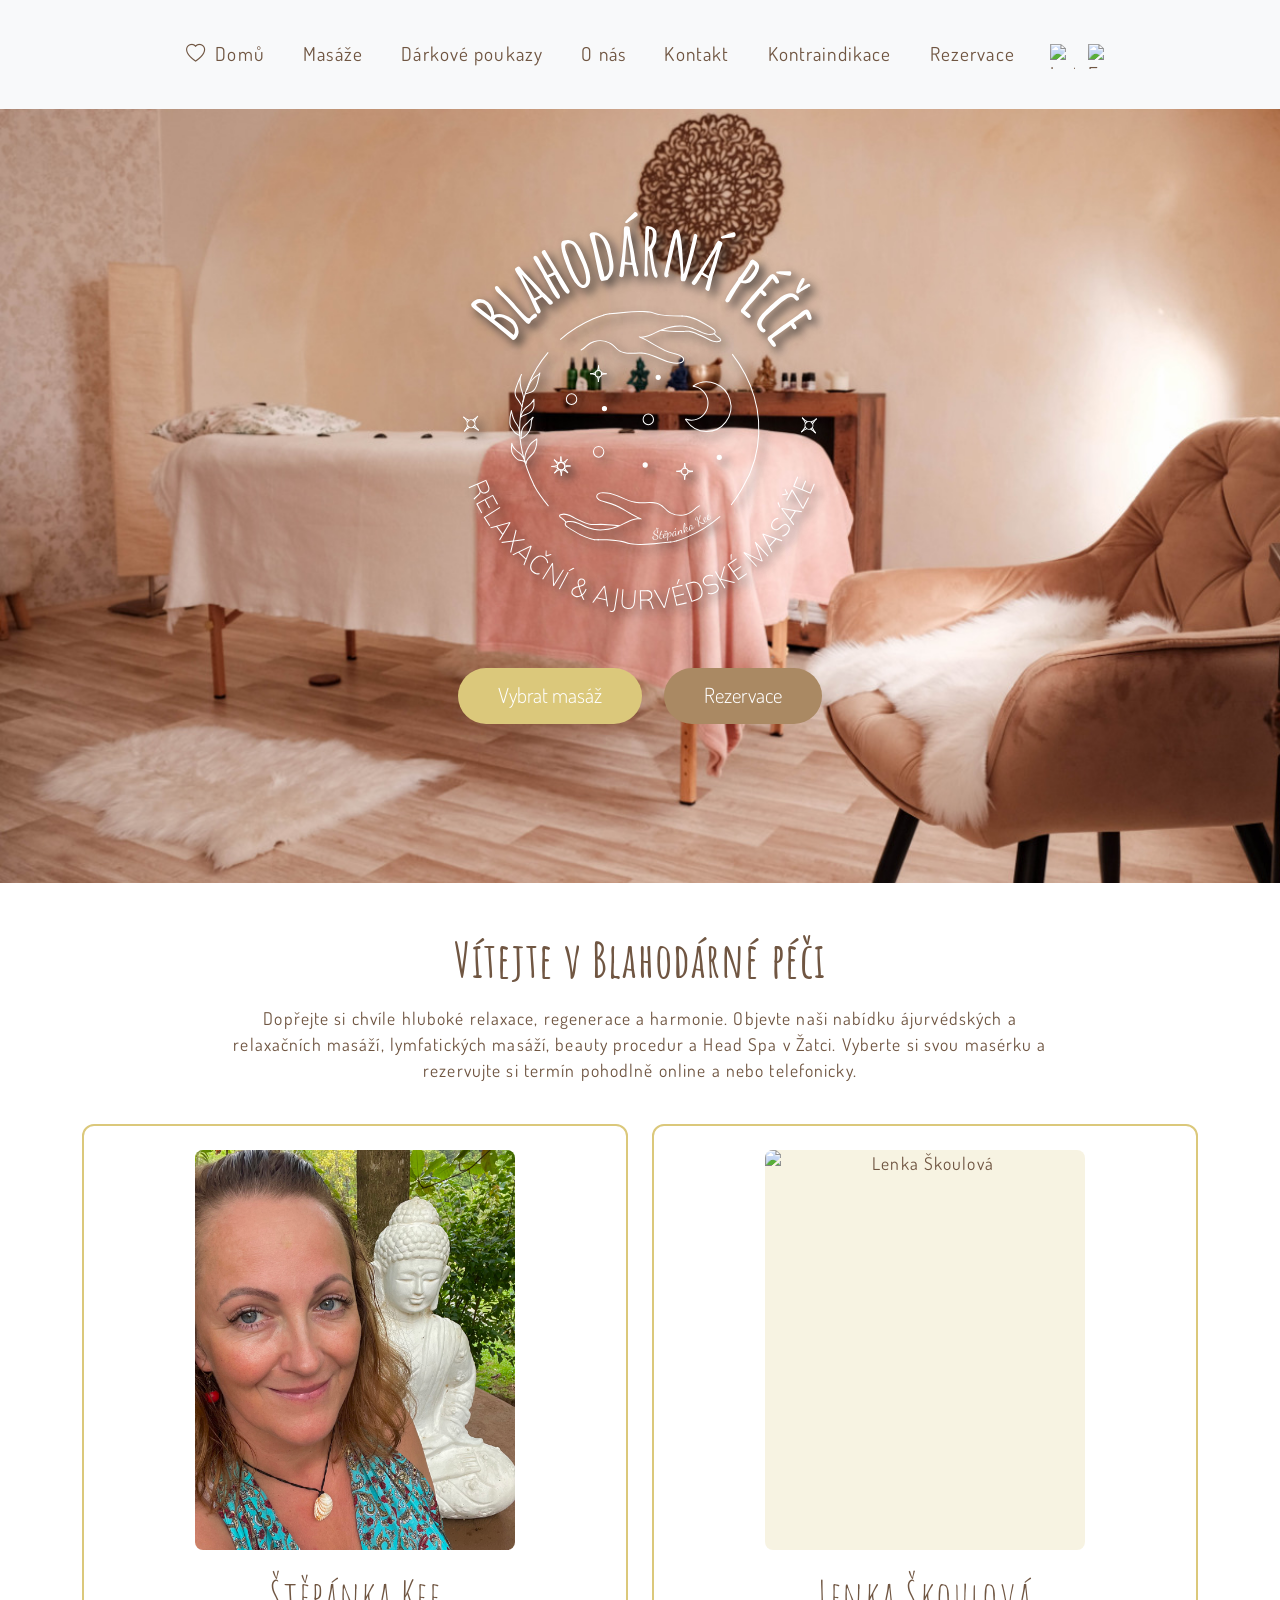
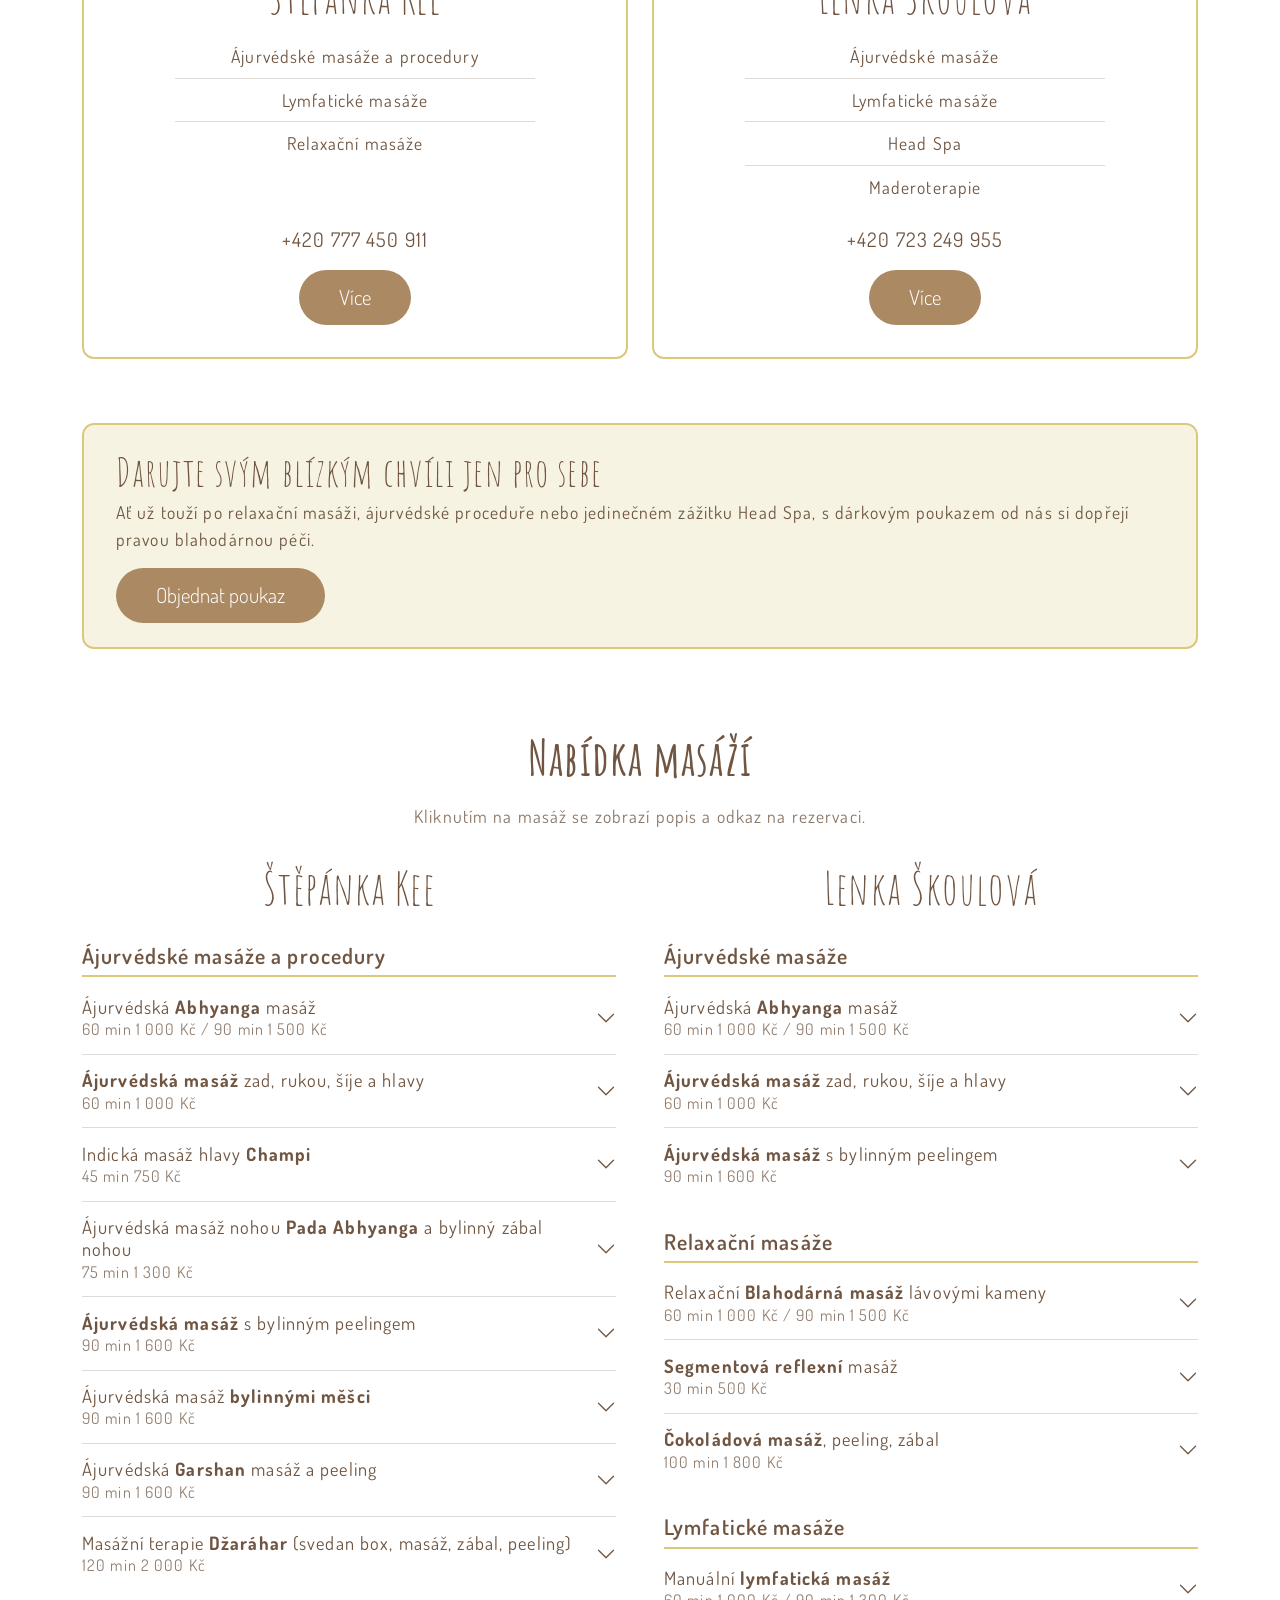
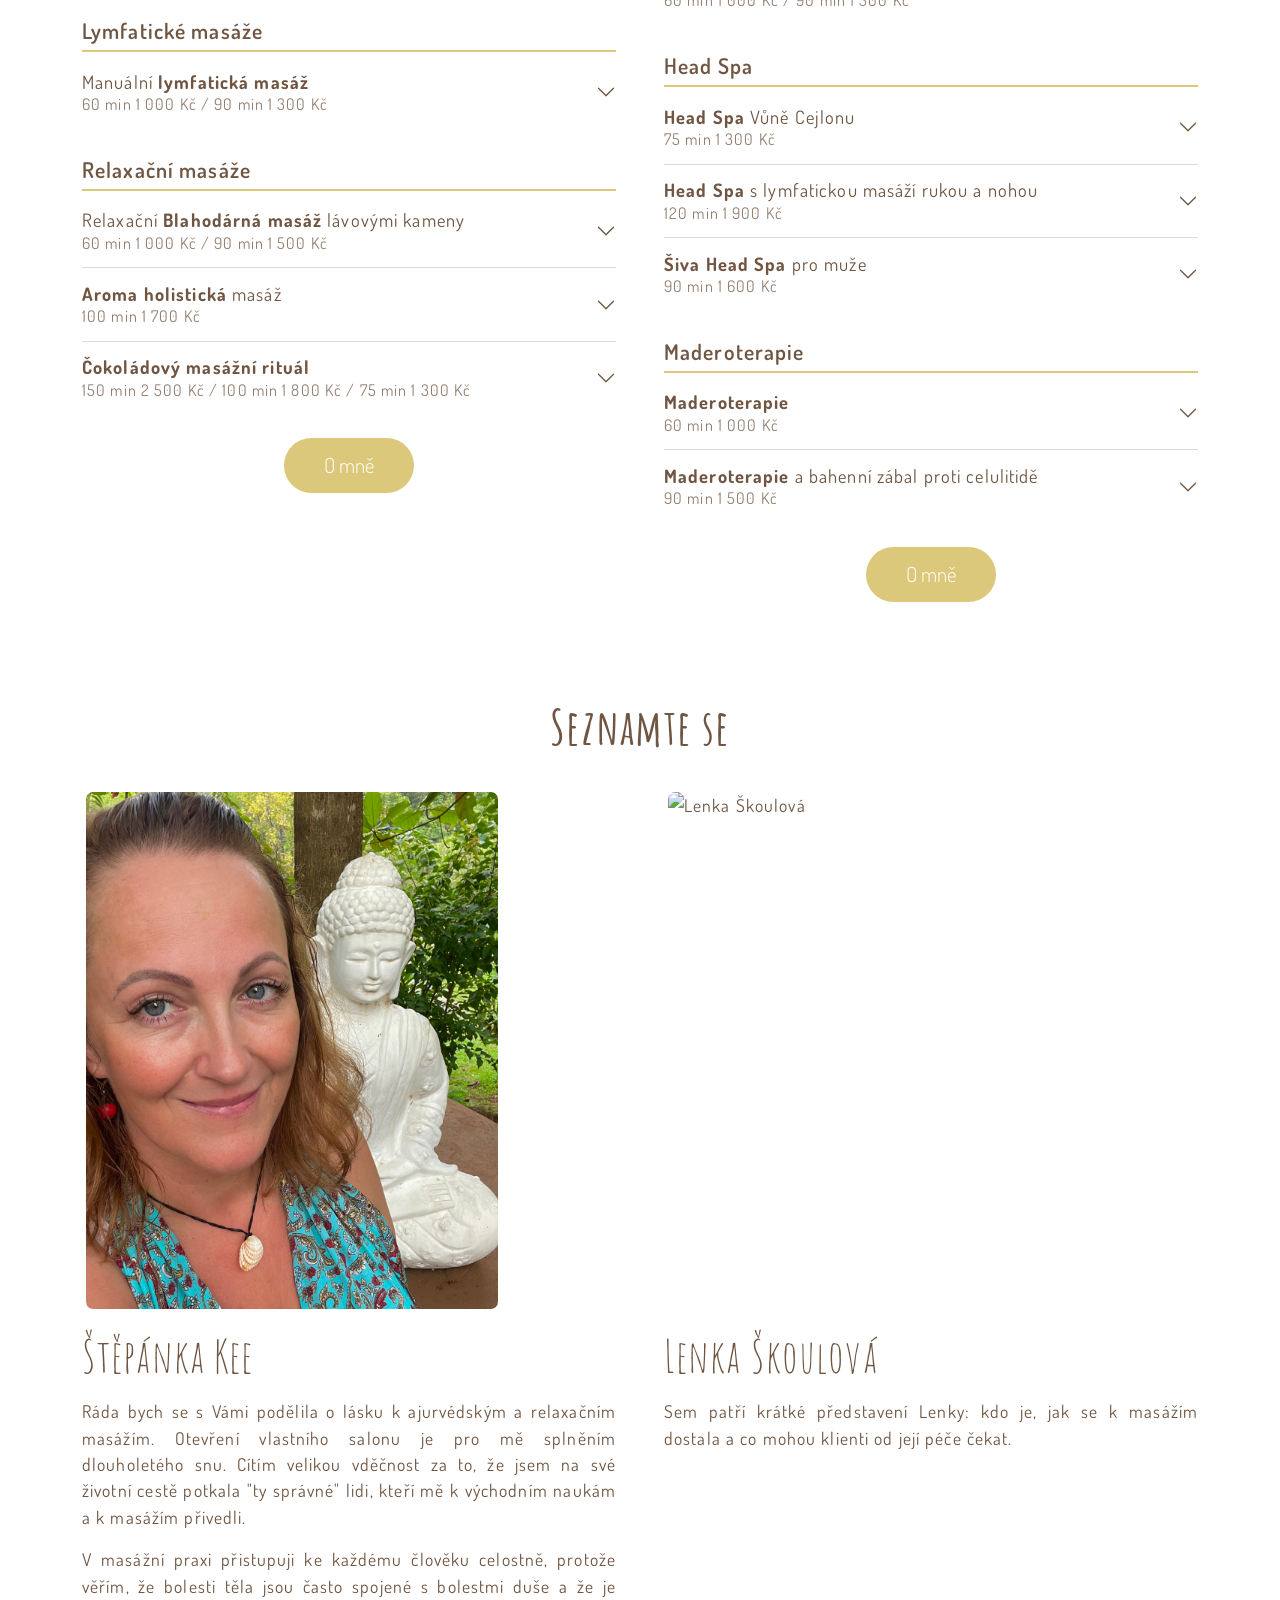
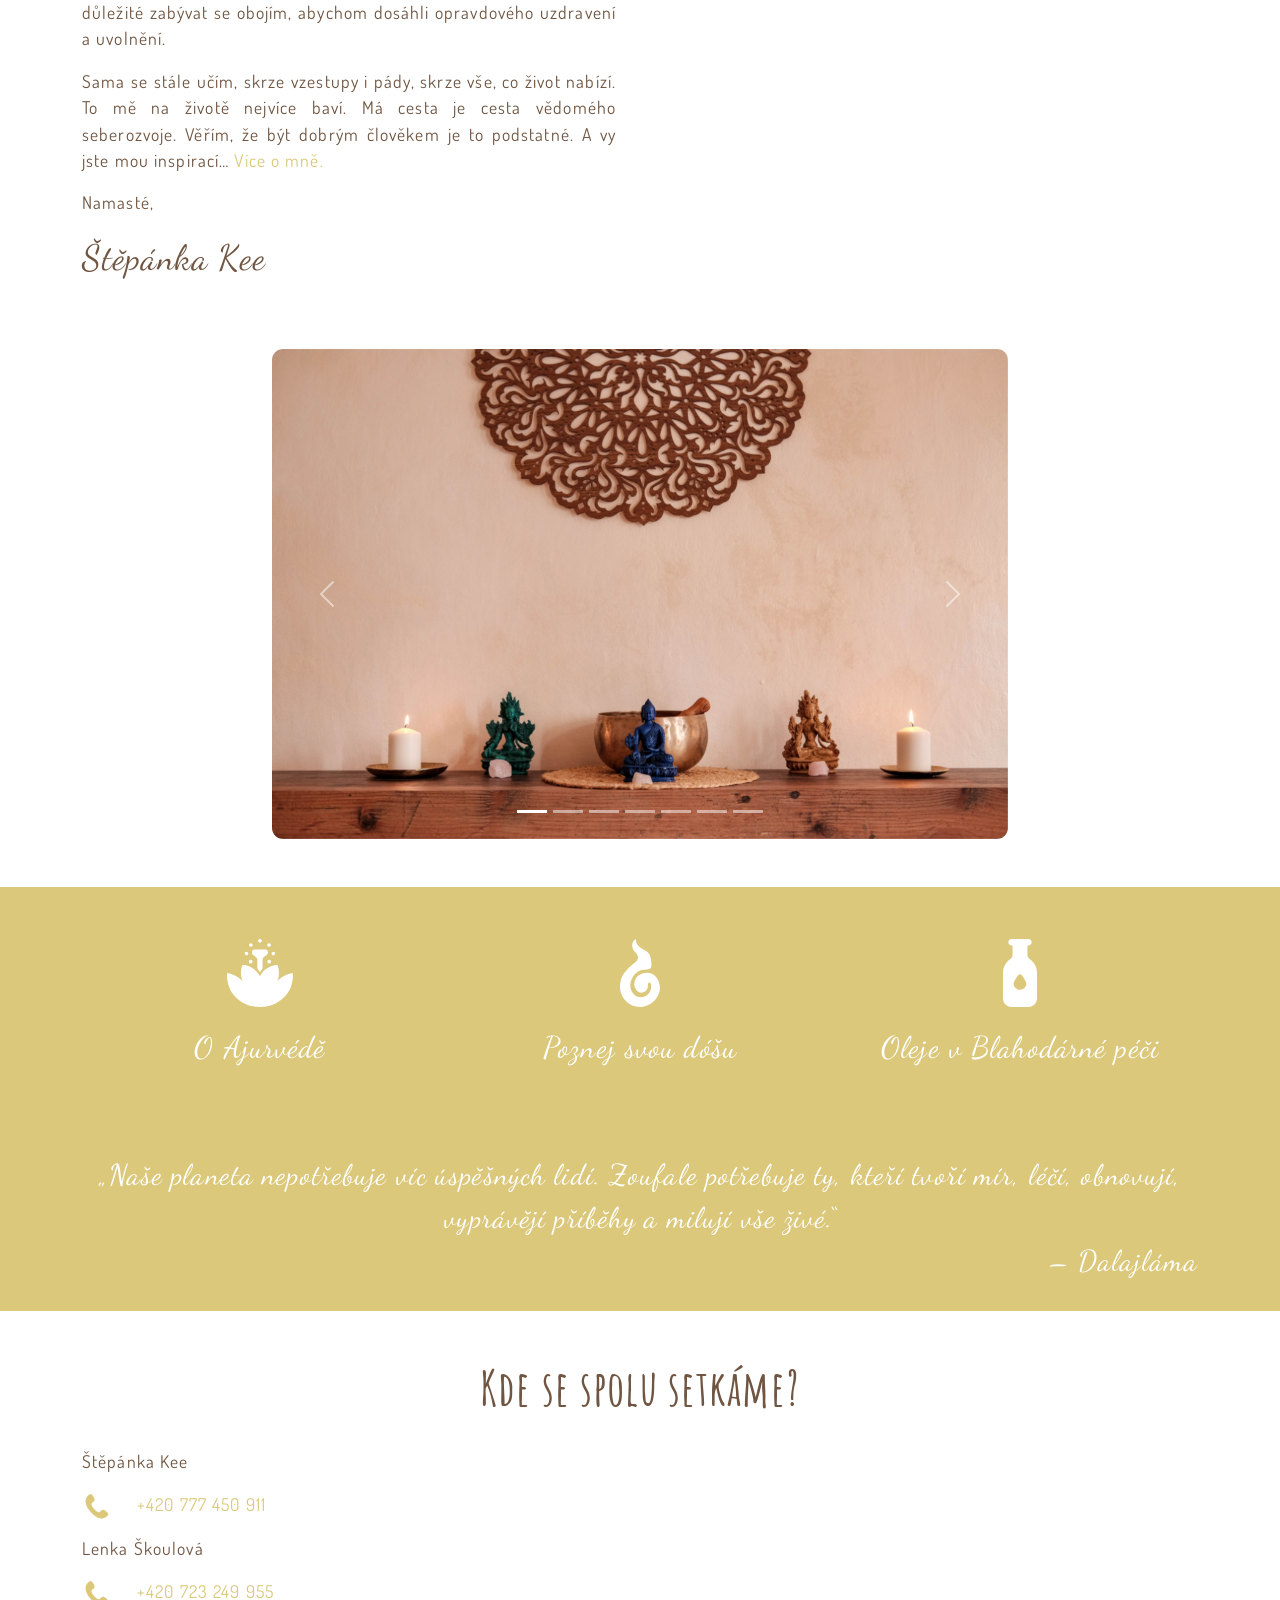
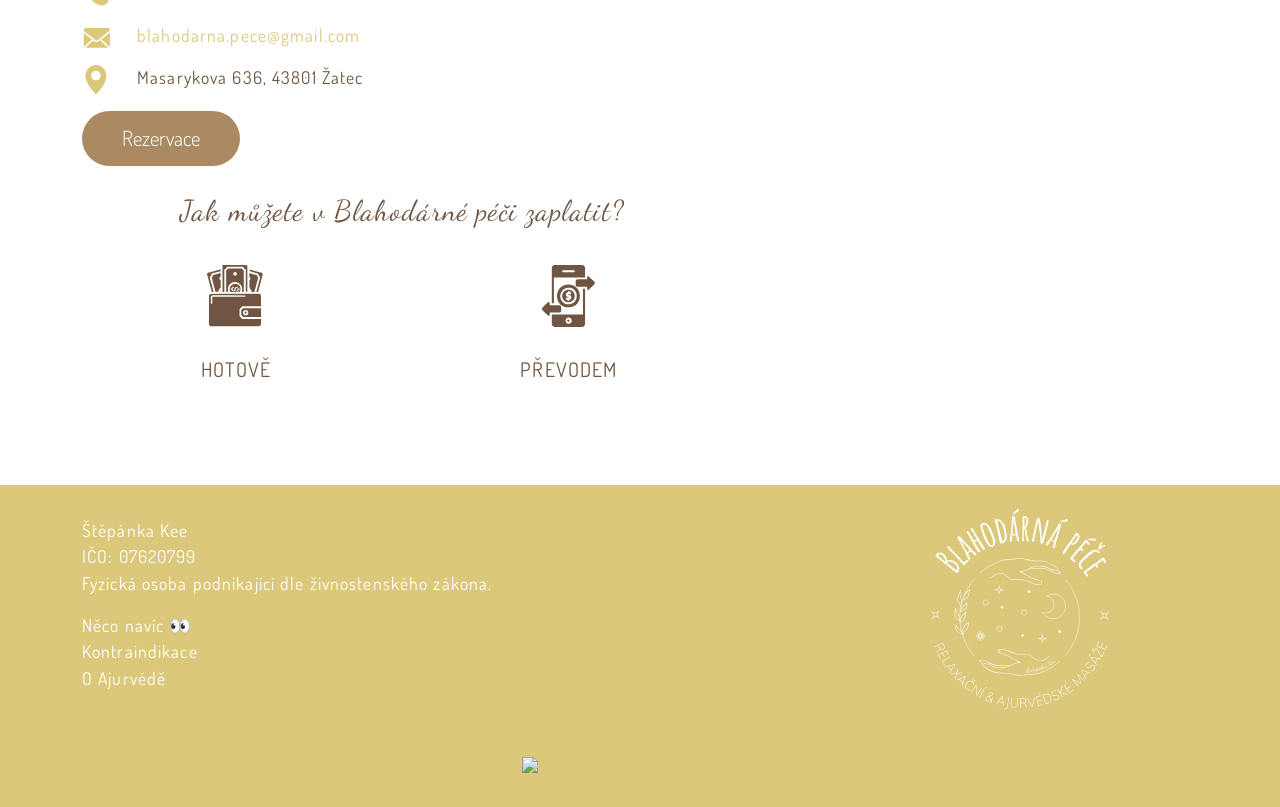
==== commit 4bde30ae: "stepanka update" ====
--- a/blahodarna-pece/index.html
+++ b/blahodarna-pece/index.html
@@ -13,7 +13,7 @@
     <meta name="author" content="Ondřej Kubánek">
     <meta name="format-detection" content="telephone=no">
 
-    <title>Blahodárná péče | Ájurvédské a relaxační masáže Žatec</title>
+    <title>Blahodárná péče, masáže v Žatci</title>
     <meta name="description"
         content="Ájurvédské, lymfatické a relaxační masáže, Head Spa a maderoterapie v Žatci. Vyberte si terapeutku, prohlédněte nabídku a rezervujte online.">
     <meta name="keywords"
@@ -45,6 +45,12 @@
             <div class="collapse navbar-collapse justify-content-center text-center" id="navbarNav">
 
                 <ul class="navbar-nav m-nav">
+                    <li class="nav-item">
+                        <a class="nav-link nav-home" href="./" title="Domů – do sebe">
+                            <i class="bi bi-heart" aria-hidden="true"></i><i class="bi bi-heart-fill" aria-hidden="true"></i>
+                            Domů
+                        </a>
+                    </li>
                     <li class="nav-item">
                         <a class="nav-link " href="./#masaze">Masáže</a>
                     </li>
@@ -103,10 +109,11 @@
     <section class="therapists py-5" id="terapeutky">
         <div class="container">
             <div class="row justify-content-center">
-                <div class="col-lg-8 text-center pb-4">
+                <div class="col-lg-9 text-center pb-4">
                     <h1>Vítejte v Blahodárné péči</h1>
-                    <p class="pt-2">Ájurvédské a relaxační masáže v Žatci. Vyberte si terapeutku, prohlédněte si
-                        nabídku a rezervujte se online.</p>
+                    <p class="pt-2">Dopřejte si chvíle hluboké relaxace, regenerace a harmonie. Objevte naši nabídku
+                        ájurvédských a relaxačních masáží, lymfatických masáží, beauty procedur a Head Spa v Žatci.
+                        Vyberte si svou masérku a rezervujte si termín pohodlně online a nebo telefonicky.</p>
                 </div>
             </div>
             <div class="row g-4">
@@ -153,8 +160,9 @@
         <div class="container">
             <div class="voucher">
                 <div class="voucher-text">
-                    <h2>Darujte chvíli odpočinku</h2>
-                    <p>Dárkový poukaz na masáž potěší vždy. Hodnotu si zvolíte sami.</p>
+                    <h2>Darujte svým blízkým chvíli jen pro sebe</h2>
+                    <p>Ať už touží po relaxační masáži, ájurvédské proceduře nebo jedinečném zážitku Head Spa,
+                        s dárkovým poukazem od nás si dopřejí pravou blahodárnou péči.</p>
                 </div>
                 <a class="btn btn-primary" href="./poukazy">Objednat poukaz</a>
             </div>
@@ -180,14 +188,14 @@
         data-bs-target="#c-s-1" aria-expanded="false" aria-controls="c-s-1">
         <span class="massage-head">
           <span class="massage-title">Ájurvédská <b>Abhyanga</b> masáž</span>
-          <span class="massage-price">60 min 1000 Kč / 90 min 1500 Kč</span>
+          <span class="massage-price">60 min 1 000 Kč / 90 min 1 500 Kč</span>
         </span>
       </button>
     </h4>
     <div id="c-s-1" class="accordion-collapse collapse" aria-labelledby="h-s-1" data-bs-parent="#acc-s-0">
       <div class="accordion-body">
-        <p>Klasická ájurvédská masáž celého těla teplým olejem. Pomalé, plynulé tahy tělo prohřejí a hluboce uvolní.</p>
-        <a class="btn btn-primary btn-sm" target="_blank" rel="noopener" href="https://booking.reservanto.cz/Modal/?id=20047">Rezervovat</a>
+        <p>Základní ajurvédská olejová masáž Abhyanga je úžasná relaxační procedura pro tělo i mysl. Je prováděna pomocí speciálních teplých bylinných ajurvédských olejů, jež pomáhají uvolnit a harmonizovat celé tělo. V Blahodárné péči Vás nejdříve nahřeji teplými ručníky, které pomohou hlouběji vstřebat bylinné oleje do tkání. Po masáži je ideální počkat zhruba půl až jednu hodinu a poté si dopřát horkou koupel nebo sprchu.</p>
+        <a class="btn btn-primary" target="_blank" rel="noopener" href="https://booking.reservanto.cz/Modal/?id=20047">Rezervovat</a>
       </div>
     </div>
   </div>
@@ -197,14 +205,14 @@
         data-bs-target="#c-s-2" aria-expanded="false" aria-controls="c-s-2">
         <span class="massage-head">
           <span class="massage-title"><b>Ájurvédská masáž</b> zad, rukou, šíje a hlavy</span>
-          <span class="massage-price">60 min 1000 Kč</span>
+          <span class="massage-price">60 min 1 000 Kč</span>
         </span>
       </button>
     </h4>
     <div id="c-s-2" class="accordion-collapse collapse" aria-labelledby="h-s-2" data-bs-parent="#acc-s-0">
       <div class="accordion-body">
         <p>Masáž teplým olejem zaměřená na horní polovinu těla: záda, ruce, šíji a hlavu.</p>
-        <a class="btn btn-primary btn-sm" target="_blank" rel="noopener" href="https://booking.reservanto.cz/Modal/?id=20047">Rezervovat</a>
+        <a class="btn btn-primary" target="_blank" rel="noopener" href="https://booking.reservanto.cz/Modal/?id=20047">Rezervovat</a>
       </div>
     </div>
   </div>
@@ -213,66 +221,100 @@
       <button class="accordion-button collapsed" type="button" data-bs-toggle="collapse"
         data-bs-target="#c-s-3" aria-expanded="false" aria-controls="c-s-3">
         <span class="massage-head">
+          <span class="massage-title">Indická masáž hlavy <b>Champi</b></span>
+          <span class="massage-price">45 min 750 Kč</span>
+        </span>
+      </button>
+    </h4>
+    <div id="c-s-3" class="accordion-collapse collapse" aria-labelledby="h-s-3" data-bs-parent="#acc-s-0">
+      <div class="accordion-body">
+        <p>Masáž hlavy v Blahodárné péči obsahuje jemné, léčivé ošetření hlavy, krku, ramen a obličeje. Odstraňuje každodenní stres, bolesti hlavy a očí, napětí v ramenou, v krku a šíji, zlepšuje kvalitu vlasů, harmonizuje organismus. Champi masáž má vliv nejen na fyzickou, ale i mentální úroveň. Pomáhá odstraňovat psychickou únavu, podrážděnost, stres, zbavuje úzkostí a deprese. Celkově blahodárně působí na psychiku, navozuje pocit zdraví, klidu a duševní pohody.</p>
+        <a class="btn btn-primary" target="_blank" rel="noopener" href="https://booking.reservanto.cz/Modal/?id=20047">Rezervovat</a>
+      </div>
+    </div>
+  </div>
+  <div class="accordion-item">
+    <h4 class="accordion-header" id="h-s-4">
+      <button class="accordion-button collapsed" type="button" data-bs-toggle="collapse"
+        data-bs-target="#c-s-4" aria-expanded="false" aria-controls="c-s-4">
+        <span class="massage-head">
           <span class="massage-title">Ájurvédská masáž nohou <b>Pada Abhyanga</b> a bylinný zábal nohou</span>
-          <span class="massage-price">75 min 1300 Kč</span>
-        </span>
-      </button>
-    </h4>
-    <div id="c-s-3" class="accordion-collapse collapse" aria-labelledby="h-s-3" data-bs-parent="#acc-s-0">
-      <div class="accordion-body">
-        <p>Masáž chodidel a nohou olejem, po ní teplý bylinný zábal. Příjemná chvíle pro unavené nohy.</p>
-        <a class="btn btn-primary btn-sm" target="_blank" rel="noopener" href="https://booking.reservanto.cz/Modal/?id=20047">Rezervovat</a>
-      </div>
-    </div>
-  </div>
-  <div class="accordion-item">
-    <h4 class="accordion-header" id="h-s-4">
-      <button class="accordion-button collapsed" type="button" data-bs-toggle="collapse"
-        data-bs-target="#c-s-4" aria-expanded="false" aria-controls="c-s-4">
+          <span class="massage-price">75 min 1 300 Kč</span>
+        </span>
+      </button>
+    </h4>
+    <div id="c-s-4" class="accordion-collapse collapse" aria-labelledby="h-s-4" data-bs-parent="#acc-s-0">
+      <div class="accordion-body">
+        <p>Tato masáž je tradiční ayurvédská terapie zahrnující techniku nanášení teplého bylinného oleje na nohy, po které následuje jemná zklidňující masáž, jež revitalizuje a vyrovnává různé poruchy autonomního nervového systému. V Blahodárné péči je tato masáž obohacena o bylinný peeling nohou.</p>
+        <a class="btn btn-primary" target="_blank" rel="noopener" href="https://booking.reservanto.cz/Modal/?id=20047">Rezervovat</a>
+      </div>
+    </div>
+  </div>
+  <div class="accordion-item">
+    <h4 class="accordion-header" id="h-s-5">
+      <button class="accordion-button collapsed" type="button" data-bs-toggle="collapse"
+        data-bs-target="#c-s-5" aria-expanded="false" aria-controls="c-s-5">
+        <span class="massage-head">
+          <span class="massage-title"><b>Ájurvédská masáž</b> s bylinným peelingem</span>
+          <span class="massage-price">90 min 1 600 Kč</span>
+        </span>
+      </button>
+    </h4>
+    <div id="c-s-5" class="accordion-collapse collapse" aria-labelledby="h-s-5" data-bs-parent="#acc-s-0">
+      <div class="accordion-body">
+        <p>Peelingovou masáž v Blahodárné péči provádím současně s masáží celého těla. Ideální použití peelingu je po parní lázni - svedan boxu. Peeling je celoroční záležitost, před létem se hodí k přípravě pokožky na opalování a během léta slouží k dokonalému promaštění pokožky namáhané sluncem. Při peelingové masáži dochází k hloubkovému čištění pleti a k ošetření pokožky pomocí kokosového oleje a bylin, pokožka se tak může daleko lépe zbavit nečistot a buňky se mohou snadněji zregenerovat a obnovit. Po peelingu v Blahodárné péči Vám dopřeji teplou sprchu, měkoučké ručníky a lahodný nápoj :-)</p>
+        <a class="btn btn-primary" target="_blank" rel="noopener" href="https://booking.reservanto.cz/Modal/?id=20047">Rezervovat</a>
+      </div>
+    </div>
+  </div>
+  <div class="accordion-item">
+    <h4 class="accordion-header" id="h-s-6">
+      <button class="accordion-button collapsed" type="button" data-bs-toggle="collapse"
+        data-bs-target="#c-s-6" aria-expanded="false" aria-controls="c-s-6">
         <span class="massage-head">
           <span class="massage-title">Ájurvédská masáž <b>bylinnými měšci</b></span>
-          <span class="massage-price">90 min 1600 Kč</span>
-        </span>
-      </button>
-    </h4>
-    <div id="c-s-4" class="accordion-collapse collapse" aria-labelledby="h-s-4" data-bs-parent="#acc-s-0">
-      <div class="accordion-body">
-        <p>Masáž teplými bylinnými měšci a olejem. Teplo a vůně bylin tělo prohřejí a uvolní.</p>
-        <a class="btn btn-primary btn-sm" target="_blank" rel="noopener" href="https://booking.reservanto.cz/Modal/?id=20047">Rezervovat</a>
-      </div>
-    </div>
-  </div>
-  <div class="accordion-item">
-    <h4 class="accordion-header" id="h-s-5">
-      <button class="accordion-button collapsed" type="button" data-bs-toggle="collapse"
-        data-bs-target="#c-s-5" aria-expanded="false" aria-controls="c-s-5">
+          <span class="massage-price">90 min 1 600 Kč</span>
+        </span>
+      </button>
+    </h4>
+    <div id="c-s-6" class="accordion-collapse collapse" aria-labelledby="h-s-6" data-bs-parent="#acc-s-0">
+      <div class="accordion-body">
+        <p>Ajurvédská masáž bylinnými měšci je tradiční technika ajurvédy, při které se používají měšce naplněné směsí bylin. Tyto bylinné esence se dostávají do krevního oběhu a pomáhají tam, kde je potřeba. Při masáži se používají nahřáté kvalitní přírodní oleje a bylinnými měšci se masíruje celé tělo. Tato terapie odstraňuje napětí a tlak v těle, odbourává únavu a vyčerpání a má celkově pozitivní vliv na zdraví. V Blahodárné péči měšce nahřívám v páře a speciálními pohyby jako poťukávání, jemné tahy a kroužení se ošetřuji celé tělo.</p>
+        <a class="btn btn-primary" target="_blank" rel="noopener" href="https://booking.reservanto.cz/Modal/?id=20047">Rezervovat</a>
+      </div>
+    </div>
+  </div>
+  <div class="accordion-item">
+    <h4 class="accordion-header" id="h-s-7">
+      <button class="accordion-button collapsed" type="button" data-bs-toggle="collapse"
+        data-bs-target="#c-s-7" aria-expanded="false" aria-controls="c-s-7">
         <span class="massage-head">
           <span class="massage-title">Ájurvédská <b>Garshan</b> masáž a peeling</span>
-          <span class="massage-price">90 min 1600 Kč</span>
-        </span>
-      </button>
-    </h4>
-    <div id="c-s-5" class="accordion-collapse collapse" aria-labelledby="h-s-5" data-bs-parent="#acc-s-0">
+          <span class="massage-price">90 min 1 600 Kč</span>
+        </span>
+      </button>
+    </h4>
+    <div id="c-s-7" class="accordion-collapse collapse" aria-labelledby="h-s-7" data-bs-parent="#acc-s-0">
       <div class="accordion-body">
         <p>Energická masáž v rukavicích z hedvábí, po které následuje peeling. Pokožka je prokrvená a hebká.</p>
-        <a class="btn btn-primary btn-sm" target="_blank" rel="noopener" href="https://booking.reservanto.cz/Modal/?id=20047">Rezervovat</a>
-      </div>
-    </div>
-  </div>
-  <div class="accordion-item">
-    <h4 class="accordion-header" id="h-s-6">
-      <button class="accordion-button collapsed" type="button" data-bs-toggle="collapse"
-        data-bs-target="#c-s-6" aria-expanded="false" aria-controls="c-s-6">
+        <a class="btn btn-primary" target="_blank" rel="noopener" href="https://booking.reservanto.cz/Modal/?id=20047">Rezervovat</a>
+      </div>
+    </div>
+  </div>
+  <div class="accordion-item">
+    <h4 class="accordion-header" id="h-s-8">
+      <button class="accordion-button collapsed" type="button" data-bs-toggle="collapse"
+        data-bs-target="#c-s-8" aria-expanded="false" aria-controls="c-s-8">
         <span class="massage-head">
           <span class="massage-title">Masážní terapie <b>Džaráhar</b> (svedan box, masáž, zábal, peeling)</span>
-          <span class="massage-price">120 min 2000 Kč</span>
-        </span>
-      </button>
-    </h4>
-    <div id="c-s-6" class="accordion-collapse collapse" aria-labelledby="h-s-6" data-bs-parent="#acc-s-0">
-      <div class="accordion-body">
-        <p>Ucelená procedura: parní bylinná lázeň (svedan box), masáž, zábal a peeling v jednom pobytu.</p>
-        <a class="btn btn-primary btn-sm" target="_blank" rel="noopener" href="https://booking.reservanto.cz/Modal/?id=20047">Rezervovat</a>
+          <span class="massage-price">120 min 2 000 Kč</span>
+        </span>
+      </button>
+    </h4>
+    <div id="c-s-8" class="accordion-collapse collapse" aria-labelledby="h-s-8" data-bs-parent="#acc-s-0">
+      <div class="accordion-body">
+        <p>Chcete se cítit jako v ájurvédských lázních? Zažijte tuto masážní terapii a budete od nás odcházet jako znovuzrození. Jedinečná kombinace uklidňujících procedur.</p><p>Terapie obsahuje:</p><ul><li>svedan box – bylinnou parní lázeň,</li><li>masáž nohou a chodidel,</li><li>masáž dekoltu, šíje, hlavy a obličeje,</li><li>masáž zad a rukou,</li><li>peeling zad a chodidel,</li><li>léčivý bahenní zábal téměř celého těla</li><li>a na závěr sprcha.</li></ul>
+        <a class="btn btn-primary" target="_blank" rel="noopener" href="https://booking.reservanto.cz/Modal/?id=20047">Rezervovat</a>
       </div>
     </div>
   </div>
@@ -280,19 +322,19 @@
 <h3 class="offer-group">Lymfatické masáže</h3>
 <div class="accordion accordion-flush massage-list" id="acc-s-1">
   <div class="accordion-item">
-    <h4 class="accordion-header" id="h-s-7">
-      <button class="accordion-button collapsed" type="button" data-bs-toggle="collapse"
-        data-bs-target="#c-s-7" aria-expanded="false" aria-controls="c-s-7">
+    <h4 class="accordion-header" id="h-s-9">
+      <button class="accordion-button collapsed" type="button" data-bs-toggle="collapse"
+        data-bs-target="#c-s-9" aria-expanded="false" aria-controls="c-s-9">
         <span class="massage-head">
           <span class="massage-title">Manuální <b>lymfatická masáž</b></span>
-          <span class="massage-price">60 min 1000 Kč / 90 min 1300 Kč</span>
-        </span>
-      </button>
-    </h4>
-    <div id="c-s-7" class="accordion-collapse collapse" aria-labelledby="h-s-7" data-bs-parent="#acc-s-1">
-      <div class="accordion-body">
-        <p>Jemná manuální technika s lehkým, rytmickým tlakem. Klidná masáž celého těla.</p>
-        <a class="btn btn-primary btn-sm" target="_blank" rel="noopener" href="https://booking.reservanto.cz/Modal/?id=20047">Rezervovat</a>
+          <span class="massage-price">60 min 1 000 Kč / 90 min 1 300 Kč</span>
+        </span>
+      </button>
+    </h4>
+    <div id="c-s-9" class="accordion-collapse collapse" aria-labelledby="h-s-9" data-bs-parent="#acc-s-1">
+      <div class="accordion-body">
+        <p>Lymfodrenáž je speciální hmatová technika, která podporuje drenáž tkání a urychluje průtok lymfy (mízy) lymfatickým řečištěm. Pokud je lymfatický systém oslaben, dochází k únavě, oslabení imunity, k otoku uzlin a končetin, vzniku celulitidy, k výskytu varixů a metliček, zadržuje se voda v těle. Náš lymfatický systém je přetěžován při nedostatku pohybu, sedavém zaměstnání nebo naopak při práci ve stoje, neprospívá mu ani nevhodné stravování a nedostatečný pitný režim a nošení těsného prádla. Manuální lymfodrenáž je zcela odlišná než masáže. Lymfodrenáž je pomalá, jemná až hladivá, velice příjemná procedura.</p>
+        <a class="btn btn-primary" target="_blank" rel="noopener" href="https://booking.reservanto.cz/Modal/?id=20047">Rezervovat</a>
       </div>
     </div>
   </div>
@@ -300,53 +342,19 @@
 <h3 class="offer-group">Relaxační masáže</h3>
 <div class="accordion accordion-flush massage-list" id="acc-s-2">
   <div class="accordion-item">
-    <h4 class="accordion-header" id="h-s-8">
-      <button class="accordion-button collapsed" type="button" data-bs-toggle="collapse"
-        data-bs-target="#c-s-8" aria-expanded="false" aria-controls="c-s-8">
-        <span class="massage-head">
-          <span class="massage-title">Uvolňující masáž <b>zad</b></span>
-          <span class="massage-price">30 min 500 Kč</span>
-        </span>
-      </button>
-    </h4>
-    <div id="c-s-8" class="accordion-collapse collapse" aria-labelledby="h-s-8" data-bs-parent="#acc-s-2">
-      <div class="accordion-body">
-        <p>Krátká masáž zad pro uvolnění napjatých svalů. Hodí se, když potřebujete rychle vypnout.</p>
-        <a class="btn btn-primary btn-sm" target="_blank" rel="noopener" href="https://booking.reservanto.cz/Modal/?id=20047">Rezervovat</a>
-      </div>
-    </div>
-  </div>
-  <div class="accordion-item">
-    <h4 class="accordion-header" id="h-s-9">
-      <button class="accordion-button collapsed" type="button" data-bs-toggle="collapse"
-        data-bs-target="#c-s-9" aria-expanded="false" aria-controls="c-s-9">
-        <span class="massage-head">
-          <span class="massage-title">Indická masáž hlavy <b>Champi</b></span>
-          <span class="massage-price">45 min 750 Kč</span>
-        </span>
-      </button>
-    </h4>
-    <div id="c-s-9" class="accordion-collapse collapse" aria-labelledby="h-s-9" data-bs-parent="#acc-s-2">
-      <div class="accordion-body">
-        <p>Tradiční indická masáž hlavy, šíje a ramen. Příjemně zklidňuje a uvolňuje napětí.</p>
-        <a class="btn btn-primary btn-sm" target="_blank" rel="noopener" href="https://booking.reservanto.cz/Modal/?id=20047">Rezervovat</a>
-      </div>
-    </div>
-  </div>
-  <div class="accordion-item">
     <h4 class="accordion-header" id="h-s-10">
       <button class="accordion-button collapsed" type="button" data-bs-toggle="collapse"
         data-bs-target="#c-s-10" aria-expanded="false" aria-controls="c-s-10">
         <span class="massage-head">
           <span class="massage-title">Relaxační <b>Blahodárná masáž</b> lávovými kameny</span>
-          <span class="massage-price">90 min 1500 Kč</span>
+          <span class="massage-price">60 min 1 000 Kč / 90 min 1 500 Kč</span>
         </span>
       </button>
     </h4>
     <div id="c-s-10" class="accordion-collapse collapse" aria-labelledby="h-s-10" data-bs-parent="#acc-s-2">
       <div class="accordion-body">
-        <p>Hřejivá masáž prohřátými lávovými kameny pro uvolnění těla i mysli.</p>
-        <a class="btn btn-primary btn-sm" target="_blank" rel="noopener" href="https://booking.reservanto.cz/Modal/?id=20047">Rezervovat</a>
+        <p>Relaxační masáž je jednou z nejstarších a nejpřirozenějších léčebných metod, při které se klade důraz především na dotek, jako na základní lidskou potřebu. Doteky jsou životodárné, dávají pocit bezpečí, zvyšují sebedůvěru, mají vliv na naši imunitu, pomáhají uvolnit tělo a mysl a zlepšují fyzický i psychický stav organismu. Pravidelná aplikace relaxační masáže zlepšuje náladu, pomáhá léčit depresivní stavy a harmonizuje energetické dráhy v těle. Relaxační masáž v Blahodárné péči je citlivou kombinací rozmanitých masážních technik. Při masáži intuitivně využívám různé hloubky tlaku a pohybů, lávové kameny a vonné esence. Masáž vždy přizpůsobuji aktuálním přáním a potížím klienta.</p>
+        <a class="btn btn-primary" target="_blank" rel="noopener" href="https://booking.reservanto.cz/Modal/?id=20047">Rezervovat</a>
       </div>
     </div>
   </div>
@@ -356,14 +364,31 @@
         data-bs-target="#c-s-11" aria-expanded="false" aria-controls="c-s-11">
         <span class="massage-head">
           <span class="massage-title"><b>Aroma holistická</b> masáž</span>
-          <span class="massage-price">100 min 1700 Kč</span>
+          <span class="massage-price">100 min 1 700 Kč</span>
         </span>
       </button>
     </h4>
     <div id="c-s-11" class="accordion-collapse collapse" aria-labelledby="h-s-11" data-bs-parent="#acc-s-2">
       <div class="accordion-body">
-        <p>Celostní masáž s vonnými esenciálními oleji, která propojuje uvolnění těla i mysli.</p>
-        <a class="btn btn-primary btn-sm" target="_blank" rel="noopener" href="https://booking.reservanto.cz/Modal/?id=20047">Rezervovat</a>
+        <p>Při aroma holistické masáži v Blahodárné péči budete zvolna uvedeni do stavu hluboké relaxace, kdy váš organismus dostane novou příležitost k regeneraci a vaše fyzické i duševní pochody se harmonizují. Stane se z vás nový člověk, který se dokáže lépe vyrovnat s každodenním stresem i s dávno zapomenutými bolestmi. Aroma masáž zahrnuje ošetření celého těla od vlasové části hlavy až po prsty u nohou. Celkově jde o masáž lehkou, hladivou, relaxační. Vonné esence si sami zvolíte pomocí karet, které vznikly propojením dvou silných energií - energií mandal a energií éterických olejů.</p>
+        <a class="btn btn-primary" target="_blank" rel="noopener" href="https://booking.reservanto.cz/Modal/?id=20047">Rezervovat</a>
+      </div>
+    </div>
+  </div>
+  <div class="accordion-item">
+    <h4 class="accordion-header" id="h-s-12">
+      <button class="accordion-button collapsed" type="button" data-bs-toggle="collapse"
+        data-bs-target="#c-s-12" aria-expanded="false" aria-controls="c-s-12">
+        <span class="massage-head">
+          <span class="massage-title"><b>Čokoládový masážní rituál</b></span>
+          <span class="massage-price">150 min 2 500 Kč / 100 min 1 800 Kč / 75 min 1 300 Kč</span>
+        </span>
+      </button>
+    </h4>
+    <div id="c-s-12" class="accordion-collapse collapse" aria-labelledby="h-s-12" data-bs-parent="#acc-s-2">
+      <div class="accordion-body">
+        <p>Tato luxusní celotělová procedura obsahuje kokosový peeling, masáž teplou čokoládou s mandlovým olejem, masáž obličeje kakaovým máslem, zábal v dece na lehátku za zvuku meditační hudby, nakonec očista a poté teplý nápoj čokoládový rooibos 🤎.</p>
+        <a class="btn btn-primary" target="_blank" rel="noopener" href="https://booking.reservanto.cz/Modal/?id=20047">Rezervovat</a>
       </div>
     </div>
   </div>
@@ -384,14 +409,14 @@
         data-bs-target="#c-l-1" aria-expanded="false" aria-controls="c-l-1">
         <span class="massage-head">
           <span class="massage-title">Ájurvédská <b>Abhyanga</b> masáž</span>
-          <span class="massage-price">60 min 1000 Kč / 90 min 1500 Kč</span>
+          <span class="massage-price">60 min 1 000 Kč / 90 min 1 500 Kč</span>
         </span>
       </button>
     </h4>
     <div id="c-l-1" class="accordion-collapse collapse" aria-labelledby="h-l-1" data-bs-parent="#acc-l-0">
       <div class="accordion-body">
-        <p>Klasická ájurvédská masáž celého těla teplým olejem. Pomalé, plynulé tahy tělo prohřejí a hluboce uvolní.</p>
-        <a class="btn btn-primary btn-sm" target="_blank" rel="noopener" href="https://booking.reservanto.cz/Modal/?id=20047">Rezervovat</a>
+        <p>Základní ajurvédská olejová masáž Abhyanga je úžasná relaxační procedura pro tělo i mysl. Je prováděna pomocí speciálních teplých bylinných ajurvédských olejů, jež pomáhají uvolnit a harmonizovat celé tělo. V Blahodárné péči Vás nejdříve nahřeji teplými ručníky, které pomohou hlouběji vstřebat bylinné oleje do tkání. Po masáži je ideální počkat zhruba půl až jednu hodinu a poté si dopřát horkou koupel nebo sprchu.</p>
+        <a class="btn btn-primary" target="_blank" rel="noopener" href="https://booking.reservanto.cz/Modal/?id=20047">Rezervovat</a>
       </div>
     </div>
   </div>
@@ -401,14 +426,14 @@
         data-bs-target="#c-l-2" aria-expanded="false" aria-controls="c-l-2">
         <span class="massage-head">
           <span class="massage-title"><b>Ájurvédská masáž</b> zad, rukou, šíje a hlavy</span>
-          <span class="massage-price">60 min 1000 Kč</span>
+          <span class="massage-price">60 min 1 000 Kč</span>
         </span>
       </button>
     </h4>
     <div id="c-l-2" class="accordion-collapse collapse" aria-labelledby="h-l-2" data-bs-parent="#acc-l-0">
       <div class="accordion-body">
         <p>Masáž teplým olejem zaměřená na horní polovinu těla: záda, ruce, šíji a hlavu.</p>
-        <a class="btn btn-primary btn-sm" target="_blank" rel="noopener" href="https://booking.reservanto.cz/Modal/?id=20047">Rezervovat</a>
+        <a class="btn btn-primary" target="_blank" rel="noopener" href="https://booking.reservanto.cz/Modal/?id=20047">Rezervovat</a>
       </div>
     </div>
   </div>
@@ -417,32 +442,15 @@
       <button class="accordion-button collapsed" type="button" data-bs-toggle="collapse"
         data-bs-target="#c-l-3" aria-expanded="false" aria-controls="c-l-3">
         <span class="massage-head">
-          <span class="massage-title">Ájurvédská masáž <b>Dáta Snéhan</b></span>
-          <span class="massage-price">90 min 1200 Kč</span>
+          <span class="massage-title"><b>Ájurvédská masáž</b> s bylinným peelingem</span>
+          <span class="massage-price">90 min 1 600 Kč</span>
         </span>
       </button>
     </h4>
     <div id="c-l-3" class="accordion-collapse collapse" aria-labelledby="h-l-3" data-bs-parent="#acc-l-0">
       <div class="accordion-body">
-        <p>Ájurvédská masáž celého těla s olejem Dáta Snéhan.</p>
-        <a class="btn btn-primary btn-sm" target="_blank" rel="noopener" href="https://booking.reservanto.cz/Modal/?id=20047">Rezervovat</a>
-      </div>
-    </div>
-  </div>
-  <div class="accordion-item">
-    <h4 class="accordion-header" id="h-l-4">
-      <button class="accordion-button collapsed" type="button" data-bs-toggle="collapse"
-        data-bs-target="#c-l-4" aria-expanded="false" aria-controls="c-l-4">
-        <span class="massage-head">
-          <span class="massage-title"><b>Ájurvédská masáž</b> s bylinným peelingem</span>
-          <span class="massage-price">90 min 1600 Kč</span>
-        </span>
-      </button>
-    </h4>
-    <div id="c-l-4" class="accordion-collapse collapse" aria-labelledby="h-l-4" data-bs-parent="#acc-l-0">
-      <div class="accordion-body">
-        <p>Ájurvédská masáž doplněná bylinným peelingem pro hebkou a svěží pokožku.</p>
-        <a class="btn btn-primary btn-sm" target="_blank" rel="noopener" href="https://booking.reservanto.cz/Modal/?id=20047">Rezervovat</a>
+        <p>Peelingovou masáž v Blahodárné péči provádím současně s masáží celého těla. Ideální použití peelingu je po parní lázni - svedan boxu. Peeling je celoroční záležitost, před létem se hodí k přípravě pokožky na opalování a během léta slouží k dokonalému promaštění pokožky namáhané sluncem. Při peelingové masáži dochází k hloubkovému čištění pleti a k ošetření pokožky pomocí kokosového oleje a bylin, pokožka se tak může daleko lépe zbavit nečistot a buňky se mohou snadněji zregenerovat a obnovit. Po peelingu v Blahodárné péči Vám dopřeji teplou sprchu, měkoučké ručníky a lahodný nápoj :-)</p>
+        <a class="btn btn-primary" target="_blank" rel="noopener" href="https://booking.reservanto.cz/Modal/?id=20047">Rezervovat</a>
       </div>
     </div>
   </div>
@@ -450,19 +458,36 @@
 <h3 class="offer-group">Relaxační masáže</h3>
 <div class="accordion accordion-flush massage-list" id="acc-l-1">
   <div class="accordion-item">
+    <h4 class="accordion-header" id="h-l-4">
+      <button class="accordion-button collapsed" type="button" data-bs-toggle="collapse"
+        data-bs-target="#c-l-4" aria-expanded="false" aria-controls="c-l-4">
+        <span class="massage-head">
+          <span class="massage-title">Relaxační <b>Blahodárná masáž</b> lávovými kameny</span>
+          <span class="massage-price">60 min 1 000 Kč / 90 min 1 500 Kč</span>
+        </span>
+      </button>
+    </h4>
+    <div id="c-l-4" class="accordion-collapse collapse" aria-labelledby="h-l-4" data-bs-parent="#acc-l-1">
+      <div class="accordion-body">
+        <p>Relaxační masáž je jednou z nejstarších a nejpřirozenějších léčebných metod, při které se klade důraz především na dotek, jako na základní lidskou potřebu. Doteky jsou životodárné, dávají pocit bezpečí, zvyšují sebedůvěru, mají vliv na naši imunitu, pomáhají uvolnit tělo a mysl a zlepšují fyzický i psychický stav organismu. Pravidelná aplikace relaxační masáže zlepšuje náladu, pomáhá léčit depresivní stavy a harmonizuje energetické dráhy v těle. Relaxační masáž v Blahodárné péči je citlivou kombinací rozmanitých masážních technik. Při masáži intuitivně využívám různé hloubky tlaku a pohybů, lávové kameny a vonné esence. Masáž vždy přizpůsobuji aktuálním přáním a potížím klienta.</p>
+        <a class="btn btn-primary" target="_blank" rel="noopener" href="https://booking.reservanto.cz/Modal/?id=20047">Rezervovat</a>
+      </div>
+    </div>
+  </div>
+  <div class="accordion-item">
     <h4 class="accordion-header" id="h-l-5">
       <button class="accordion-button collapsed" type="button" data-bs-toggle="collapse"
         data-bs-target="#c-l-5" aria-expanded="false" aria-controls="c-l-5">
         <span class="massage-head">
-          <span class="massage-title">Uvolňující masáž <b>zad</b></span>
-          <span class="massage-price">30 min 500 Kč</span>
+          <span class="massage-title"><b>Segmentová reflexní</b> masáž</span>
+          <span class="massage-price">30 min 500 Kč</span>
         </span>
       </button>
     </h4>
     <div id="c-l-5" class="accordion-collapse collapse" aria-labelledby="h-l-5" data-bs-parent="#acc-l-1">
       <div class="accordion-body">
-        <p>Krátká masáž zad pro uvolnění napjatých svalů. Hodí se, když potřebujete rychle vypnout.</p>
-        <a class="btn btn-primary btn-sm" target="_blank" rel="noopener" href="https://booking.reservanto.cz/Modal/?id=20047">Rezervovat</a>
+        <p>Reflexní masáž, při které se pracuje s jednotlivými segmenty těla.</p>
+        <a class="btn btn-primary" target="_blank" rel="noopener" href="https://booking.reservanto.cz/Modal/?id=20047">Rezervovat</a>
       </div>
     </div>
   </div>
@@ -471,15 +496,15 @@
       <button class="accordion-button collapsed" type="button" data-bs-toggle="collapse"
         data-bs-target="#c-l-6" aria-expanded="false" aria-controls="c-l-6">
         <span class="massage-head">
-          <span class="massage-title">Relaxační <b>Blahodárná</b> masáž lávovými kameny</span>
-          <span class="massage-price">90 min 1500 Kč</span>
+          <span class="massage-title"><b>Čokoládová masáž</b>, peeling, zábal</span>
+          <span class="massage-price">100 min 1 800 Kč</span>
         </span>
       </button>
     </h4>
     <div id="c-l-6" class="accordion-collapse collapse" aria-labelledby="h-l-6" data-bs-parent="#acc-l-1">
       <div class="accordion-body">
-        <p>Hřejivá masáž prohřátými lávovými kameny pro uvolnění těla i mysli.</p>
-        <a class="btn btn-primary btn-sm" target="_blank" rel="noopener" href="https://booking.reservanto.cz/Modal/?id=20047">Rezervovat</a>
+        <p>Čokoládová masáž doplněná peelingem a zábalem.</p>
+        <a class="btn btn-primary" target="_blank" rel="noopener" href="https://booking.reservanto.cz/Modal/?id=20047">Rezervovat</a>
       </div>
     </div>
   </div>
@@ -492,14 +517,14 @@
         data-bs-target="#c-l-7" aria-expanded="false" aria-controls="c-l-7">
         <span class="massage-head">
           <span class="massage-title">Manuální <b>lymfatická masáž</b></span>
-          <span class="massage-price">60 min 1000 Kč / 90 min 1300 Kč</span>
+          <span class="massage-price">60 min 1 000 Kč / 90 min 1 300 Kč</span>
         </span>
       </button>
     </h4>
     <div id="c-l-7" class="accordion-collapse collapse" aria-labelledby="h-l-7" data-bs-parent="#acc-l-2">
       <div class="accordion-body">
-        <p>Jemná manuální technika s lehkým, rytmickým tlakem. Klidná masáž celého těla.</p>
-        <a class="btn btn-primary btn-sm" target="_blank" rel="noopener" href="https://booking.reservanto.cz/Modal/?id=20047">Rezervovat</a>
+        <p>Lymfodrenáž je speciální hmatová technika, která podporuje drenáž tkání a urychluje průtok lymfy (mízy) lymfatickým řečištěm. Pokud je lymfatický systém oslaben, dochází k únavě, oslabení imunity, k otoku uzlin a končetin, vzniku celulitidy, k výskytu varixů a metliček, zadržuje se voda v těle. Náš lymfatický systém je přetěžován při nedostatku pohybu, sedavém zaměstnání nebo naopak při práci ve stoje, neprospívá mu ani nevhodné stravování a nedostatečný pitný režim a nošení těsného prádla. Manuální lymfodrenáž je zcela odlišná než masáže. Lymfodrenáž je pomalá, jemná až hladivá, velice příjemná procedura.</p>
+        <a class="btn btn-primary" target="_blank" rel="noopener" href="https://booking.reservanto.cz/Modal/?id=20047">Rezervovat</a>
       </div>
     </div>
   </div>
@@ -512,14 +537,14 @@
         data-bs-target="#c-l-8" aria-expanded="false" aria-controls="c-l-8">
         <span class="massage-head">
           <span class="massage-title"><b>Head Spa</b> Vůně Cejlonu</span>
-          <span class="massage-price">75 min 1300 Kč</span>
+          <span class="massage-price">75 min 1 300 Kč</span>
         </span>
       </button>
     </h4>
     <div id="c-l-8" class="accordion-collapse collapse" aria-labelledby="h-l-8" data-bs-parent="#acc-l-3">
       <div class="accordion-body">
-        <p>Péče o hlavu a vlasovou pokožku inspirovaná vůněmi Cejlonu.</p>
-        <a class="btn btn-primary btn-sm" target="_blank" rel="noopener" href="https://booking.reservanto.cz/Modal/?id=20047">Rezervovat</a>
+        <p>Masáž obličeje, hlavy, šíje, trapézy, výživa vlasové pokožky, vlasová bylinná lázeň, výživa vlasů, maska, sušení (bez stylingu).<br>Příplatek navíc 100–200&nbsp;Kč za dlouhé vlasy.</p>
+        <a class="btn btn-primary" target="_blank" rel="noopener" href="https://booking.reservanto.cz/Modal/?id=20047">Rezervovat</a>
       </div>
     </div>
   </div>
@@ -529,14 +554,14 @@
         data-bs-target="#c-l-9" aria-expanded="false" aria-controls="c-l-9">
         <span class="massage-head">
           <span class="massage-title"><b>Head Spa</b> s lymfatickou masáží rukou a nohou</span>
-          <span class="massage-price">120 min 1900 Kč</span>
+          <span class="massage-price">120 min 1 900 Kč</span>
         </span>
       </button>
     </h4>
     <div id="c-l-9" class="accordion-collapse collapse" aria-labelledby="h-l-9" data-bs-parent="#acc-l-3">
       <div class="accordion-body">
-        <p>Head Spa doplněné lymfatickou masáží rukou a nohou.</p>
-        <a class="btn btn-primary btn-sm" target="_blank" rel="noopener" href="https://booking.reservanto.cz/Modal/?id=20047">Rezervovat</a>
+        <p>Masáž obličeje, hlavy, šíje, trapézy, výživa vlasové pokožky, vlasová bylinná lázeň, výživa vlasů, maska, sušení (bez stylingu). Po head spa plynule následuje lymfatická masáž rukou a nohou (head spa 70 min + lymfatická masáž 40 min).</p><p>Příplatek navíc 100–200&nbsp;Kč za dlouhé vlasy.</p>
+        <a class="btn btn-primary" target="_blank" rel="noopener" href="https://booking.reservanto.cz/Modal/?id=20047">Rezervovat</a>
       </div>
     </div>
   </div>
@@ -546,14 +571,14 @@
         data-bs-target="#c-l-10" aria-expanded="false" aria-controls="c-l-10">
         <span class="massage-head">
           <span class="massage-title"><b>Šiva Head Spa</b> pro muže</span>
-          <span class="massage-price">90 min 1600 Kč</span>
+          <span class="massage-price">90 min 1 600 Kč</span>
         </span>
       </button>
     </h4>
     <div id="c-l-10" class="accordion-collapse collapse" aria-labelledby="h-l-10" data-bs-parent="#acc-l-3">
       <div class="accordion-body">
-        <p>Head Spa ošetření připravené pro muže.</p>
-        <a class="btn btn-primary btn-sm" target="_blank" rel="noopener" href="https://booking.reservanto.cz/Modal/?id=20047">Rezervovat</a>
+        <p>Tato péče s luxusní kosmetikou Spa Ceylon určenou pro muže obsahuje masáž obličeje a hlavy, obličejovou masku, masáž šíje, trapézů, výživu vlasové pokožky, vlasovou bylinnou lázeň, výživu vlasů, sušení (bez stylingu). Na závěr procedury se můžete těšit na uvolňující masáž zad (head spa 60 min + masáž zad 30 min).</p><p>Cílem této procedury je důkladnější očista pokožky hlavy, podpora růstu vlasů a hluboká relaxace klienta.</p>
+        <a class="btn btn-primary" target="_blank" rel="noopener" href="https://booking.reservanto.cz/Modal/?id=20047">Rezervovat</a>
       </div>
     </div>
   </div>
@@ -566,14 +591,14 @@
         data-bs-target="#c-l-11" aria-expanded="false" aria-controls="c-l-11">
         <span class="massage-head">
           <span class="massage-title"><b>Maderoterapie</b></span>
-          <span class="massage-price">60 min 1000 Kč</span>
+          <span class="massage-price">60 min 1 000 Kč</span>
         </span>
       </button>
     </h4>
     <div id="c-l-11" class="accordion-collapse collapse" aria-labelledby="h-l-11" data-bs-parent="#acc-l-4">
       <div class="accordion-body">
         <p>Masáž pomocí dřevěných nástrojů.</p>
-        <a class="btn btn-primary btn-sm" target="_blank" rel="noopener" href="https://booking.reservanto.cz/Modal/?id=20047">Rezervovat</a>
+        <a class="btn btn-primary" target="_blank" rel="noopener" href="https://booking.reservanto.cz/Modal/?id=20047">Rezervovat</a>
       </div>
     </div>
   </div>
@@ -582,15 +607,15 @@
       <button class="accordion-button collapsed" type="button" data-bs-toggle="collapse"
         data-bs-target="#c-l-12" aria-expanded="false" aria-controls="c-l-12">
         <span class="massage-head">
-          <span class="massage-title"><b>Maderoterapie</b> a zábal proti celulitidě</span>
-          <span class="massage-price">90 min 1500 Kč</span>
+          <span class="massage-title"><b>Maderoterapie</b> a bahenní zábal proti celulitidě</span>
+          <span class="massage-price">90 min 1 500 Kč</span>
         </span>
       </button>
     </h4>
     <div id="c-l-12" class="accordion-collapse collapse" aria-labelledby="h-l-12" data-bs-parent="#acc-l-4">
       <div class="accordion-body">
-        <p>Maderoterapie doplněná zábalem proti celulitidě.</p>
-        <a class="btn btn-primary btn-sm" target="_blank" rel="noopener" href="https://booking.reservanto.cz/Modal/?id=20047">Rezervovat</a>
+        <p>Maderoterapie doplněná bahenním zábalem proti celulitidě.</p>
+        <a class="btn btn-primary" target="_blank" rel="noopener" href="https://booking.reservanto.cz/Modal/?id=20047">Rezervovat</a>
       </div>
     </div>
   </div>
--- a/blahodarna-pece/css/prodej.css
+++ b/blahodarna-pece/css/prodej.css
@@ -207,3 +207,38 @@
         justify-content: center;
     }
 }
+
+/* seznamy uvnitř popisu masáže (např. Džaráhar) */
+.massage-list .accordion-body ul {
+    margin-bottom: .9rem;
+    padding-left: 1.25rem;
+}
+
+/* ---------- Menu: Domů se srdíčkem ---------- */
+.nav-home .bi {
+    color: inherit;
+    /* srdíčko přebírá barvu textu: hnědé, při najetí zežloutne s ním */
+    margin-right: .25rem;
+    transition: transform .25s ease;
+}
+
+.nav-home .bi-heart-fill {
+    display: none;
+}
+
+.nav-home:hover .bi-heart,
+.nav-home:focus-visible .bi-heart {
+    display: none;
+}
+
+.nav-home:hover .bi-heart-fill,
+.nav-home:focus-visible .bi-heart-fill {
+    display: inline-block;
+    transform: scale(1.15);
+}
+
+@media (prefers-reduced-motion: reduce) {
+    .nav-home .bi {
+        transition: none;
+    }
+}
